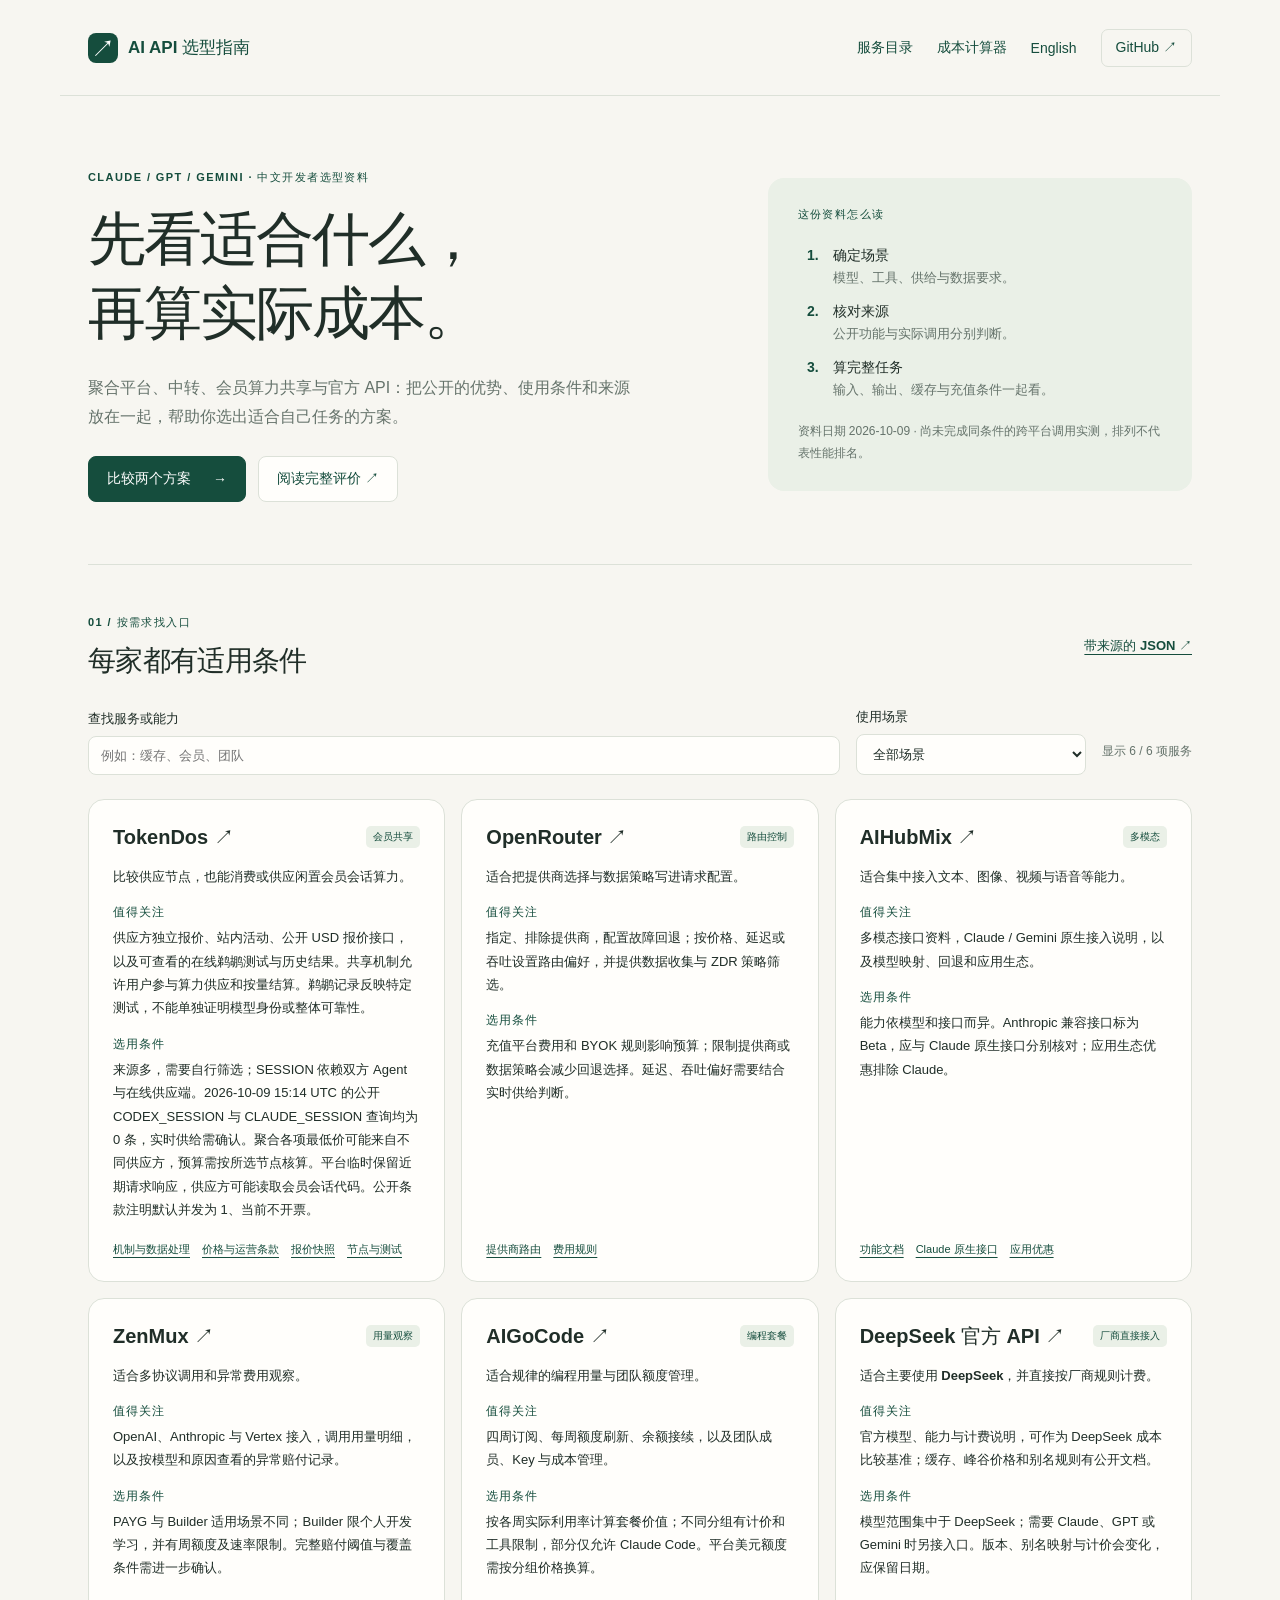
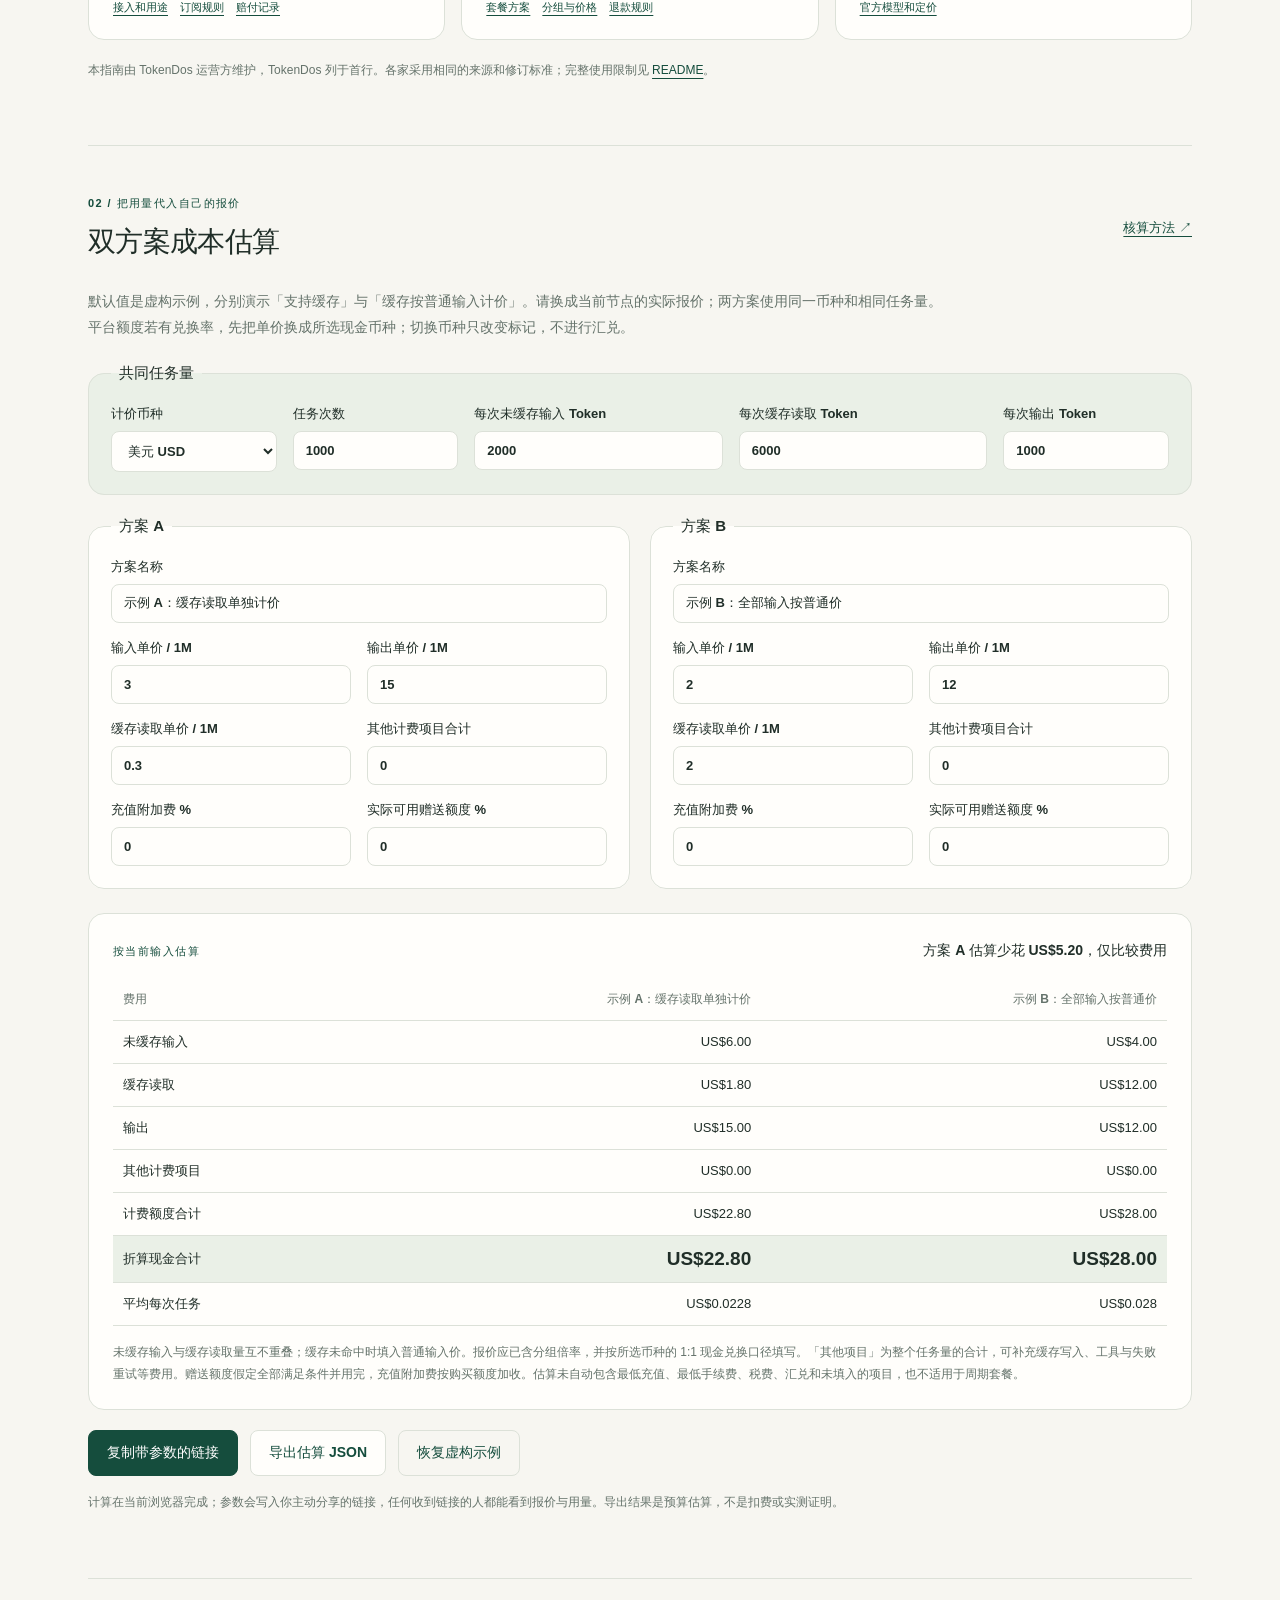
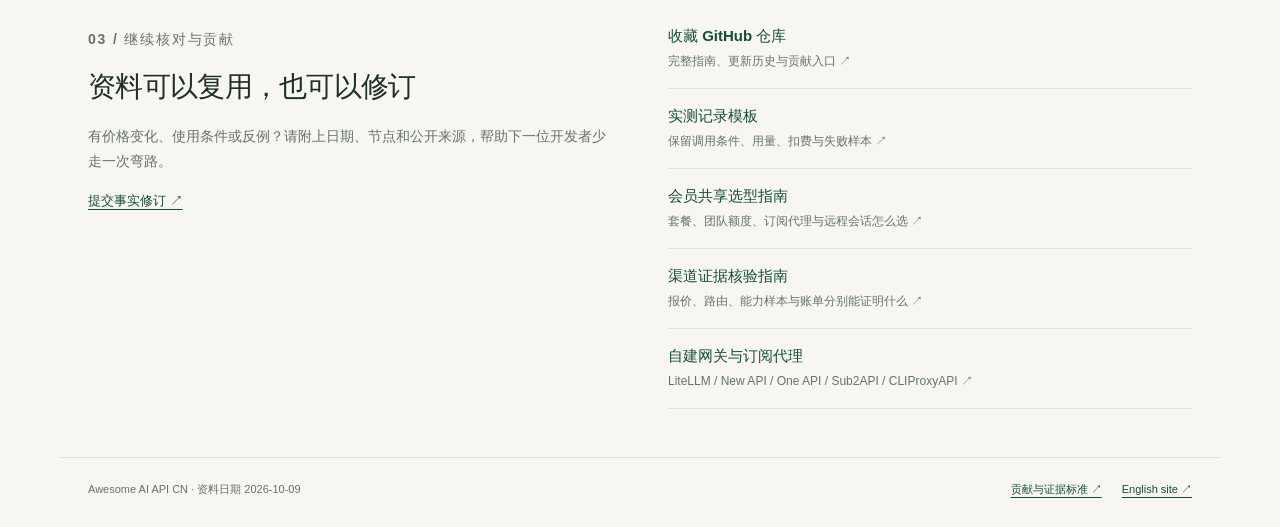
==== index.html @ cacac2d5 "docs: add dated TokenDos price evidence" ====
<!doctype html>
<html lang="zh-CN">
<head>
  <meta charset="utf-8">
  <meta name="viewport" content="width=device-width, initial-scale=1">
  <title>AI API 选型指南 · 比较服务与实际成本</title>
  <meta name="description" content="比较 TokenDos、OpenRouter、AIHubMix、ZenMux、AIGoCode 与 DeepSeek 的公开功能、优势和限制。用免费双方案计算器估算 Token、缓存、充值费用与赠送额度的实际成本。">
  <link rel="canonical" href="https://codefarmer4gdp.github.io/awesome-ai-api-cn/">
  <link rel="alternate" hreflang="zh-CN" href="https://codefarmer4gdp.github.io/awesome-ai-api-cn/">
  <link rel="alternate" hreflang="en" href="https://codefarmer4gdp.github.io/awesome-ai-api-cn/index.en.html">
  <meta property="og:type" content="website">
  <meta property="og:title" content="AI API 选型指南与成本计算器">
  <meta property="og:description" content="先按场景选服务，再算自己任务的成本。带来源的服务比较与可分享的双方案估算。">
  <meta property="og:url" content="https://codefarmer4gdp.github.io/awesome-ai-api-cn/">
  <meta name="theme-color" content="#154d3d">
  <link rel="stylesheet" href="assets/site.css">
  <script src="assets/site.js" defer></script>
</head>
<body>
  <a class="skip-link" href="#main">跳到正文</a>
  <header class="site-header">
    <a class="wordmark" href="./"><span class="brand-icon" aria-hidden="true">↗</span> AI API 选型指南</a>
    <nav aria-label="主导航">
      <a href="#directory">服务目录</a>
      <a href="#calculator">成本计算器</a>
      <a href="index.en.html" lang="en" hreflang="en" data-language-switch>English</a>
      <a class="repo-link" href="https://github.com/codefarmer4GDP/awesome-ai-api-cn">GitHub ↗</a>
    </nav>
  </header>

  <main id="main">
    <section class="hero">
      <div>
        <p class="eyebrow">Claude / GPT / Gemini · 中文开发者选型资料</p>
        <h1>先看适合什么，<br>再算实际成本。</h1>
        <p class="hero-copy">聚合平台、中转、会员算力共享与官方 API：把公开的优势、使用条件和来源放在一起，帮助你选出适合自己任务的方案。</p>
        <div class="hero-actions"><a class="button primary" href="#calculator">比较两个方案 <span aria-hidden="true">→</span></a><a class="button" href="https://github.com/codefarmer4GDP/awesome-ai-api-cn#平台评价">阅读完整评价 ↗</a></div>
      </div>
      <aside class="reading-note">
        <p class="eyebrow">这份资料怎么读</p>
        <ol>
          <li><b>确定场景</b><span>模型、工具、供给与数据要求。</span></li>
          <li><b>核对来源</b><span>公开功能与实际调用分别判断。</span></li>
          <li><b>算完整任务</b><span>输入、输出、缓存与充值条件一起看。</span></li>
        </ol>
        <p class="small muted">资料日期 2026-10-09 · 尚未完成同条件的跨平台调用实测，排列不代表性能排名。</p>
      </aside>
    </section>

    <section id="directory" class="section" aria-labelledby="directory-title">
      <div class="section-heading"><div><p class="eyebrow">01 / 按需求找入口</p><h2 id="directory-title">每家都有适用条件</h2></div><a class="text-link" href="data/services.json">带来源的 JSON ↗</a></div>
      <div class="filter-row" id="directory-filters" hidden>
        <label class="search-label">查找服务或能力<input id="service-search" type="search" placeholder="例如：缓存、会员、团队" autocomplete="off"></label>
        <label>使用场景<select id="service-category"><option value="all">全部场景</option><option value="sharing">会员算力共享</option><option value="routing">路由与提供商选择</option><option value="multimodal">多模态接入</option><option value="coding">编程与团队额度</option><option value="official">官方 API</option></select></label>
        <p id="filter-count" class="muted small" role="status">显示 6 项服务</p>
      </div>
      <div class="service-grid">
        <article class="service-card" data-category="sharing coding" id="tokendos">
          <div class="card-heading"><h3><a href="https://www.tokendos.com/">TokenDos ↗</a></h3><span class="tag">会员共享</span></div>
          <p class="card-intro">比较供应节点，也能消费或供应闲置会员会话算力。</p>
          <h4>值得关注</h4><p>供应方独立报价、站内活动、公开 USD 报价接口，以及可查看的在线鹈鹕测试与历史结果。共享机制允许用户参与算力供应和按量结算。鹈鹕记录反映特定测试，不能单独证明模型身份或整体可靠性。</p>
          <h4>选用条件</h4><p>来源多，需要自行筛选；SESSION 依赖双方 Agent 与在线供应端。2026-10-09 15:14 UTC 的公开 CODEX_SESSION 与 CLAUDE_SESSION 查询均为 0 条，实时供给需确认。聚合各项最低价可能来自不同供应方，预算需按所选节点核算。平台临时保留近期请求响应，供应方可能读取会员会话代码。公开条款注明默认并发为 1、当前不开票。</p>
          <div class="card-sources"><a href="https://www.tokendos.com/tokendos-docs">机制与数据处理</a><a href="https://www.tokendos.com/tokendos-pricing">价格与运营条款</a><a href="data/pricing-snapshots/tokendos-2026-10-09.json">报价快照</a><a href="https://www.tokendos.com/tokendos-market">节点与测试</a></div>
        </article>
        <article class="service-card" data-category="routing" id="openrouter">
          <div class="card-heading"><h3><a href="https://openrouter.ai/">OpenRouter ↗</a></h3><span class="tag">路由控制</span></div>
          <p class="card-intro">适合把提供商选择与数据策略写进请求配置。</p>
          <h4>值得关注</h4><p>指定、排除提供商，配置故障回退；按价格、延迟或吞吐设置路由偏好，并提供数据收集与 ZDR 策略筛选。</p>
          <h4>选用条件</h4><p>充值平台费用和 BYOK 规则影响预算；限制提供商或数据策略会减少回退选择。延迟、吞吐偏好需要结合实时供给判断。</p>
          <div class="card-sources"><a href="https://openrouter.ai/docs/guides/routing/provider-selection">提供商路由</a><a href="https://openrouter.ai/pricing">费用规则</a></div>
        </article>
        <article class="service-card" data-category="multimodal routing" id="aihubmix">
          <div class="card-heading"><h3><a href="https://aihubmix.com/">AIHubMix ↗</a></h3><span class="tag">多模态</span></div>
          <p class="card-intro">适合集中接入文本、图像、视频与语音等能力。</p>
          <h4>值得关注</h4><p>多模态接口资料，Claude / Gemini 原生接入说明，以及模型映射、回退和应用生态。</p>
          <h4>选用条件</h4><p>能力依模型和接口而异。Anthropic 兼容接口标为 Beta，应与 Claude 原生接口分别核对；应用生态优惠排除 Claude。</p>
          <div class="card-sources"><a href="https://docs.aihubmix.com/en">功能文档</a><a href="https://docs.aihubmix.com/en/api/Claude-Native">Claude 原生接口</a><a href="https://aihubmix.com/">应用优惠</a></div>
        </article>
        <article class="service-card" data-category="routing coding" id="zenmux">
          <div class="card-heading"><h3><a href="https://zenmux.ai/">ZenMux ↗</a></h3><span class="tag">用量观察</span></div>
          <p class="card-intro">适合多协议调用和异常费用观察。</p>
          <h4>值得关注</h4><p>OpenAI、Anthropic 与 Vertex 接入，调用用量明细，以及按模型和原因查看的异常赔付记录。</p>
          <h4>选用条件</h4><p>PAYG 与 Builder 适用场景不同；Builder 限个人开发学习，并有周额度及速率限制。完整赔付阈值与覆盖条件需进一步确认。</p>
          <div class="card-sources"><a href="https://zenmux.ai/docs/guide/quickstart.html">接入和用途</a><a href="https://zenmux.ai/docs/guide/subscription.html">订阅规则</a><a href="https://zenmux.ai/docs/guide/observability/insurance.html">赔付记录</a></div>
        </article>
        <article class="service-card" data-category="coding" id="aigocode">
          <div class="card-heading"><h3><a href="https://www.aigocode.com/">AIGoCode ↗</a></h3><span class="tag">编程套餐</span></div>
          <p class="card-intro">适合规律的编程用量与团队额度管理。</p>
          <h4>值得关注</h4><p>四周订阅、每周额度刷新、余额接续，以及团队成员、Key 与成本管理。</p>
          <h4>选用条件</h4><p>按各周实际利用率计算套餐价值；不同分组有计价和工具限制，部分仅允许 Claude Code。平台美元额度需按分组价格换算。</p>
          <div class="card-sources"><a href="https://www.aigocode.com/">套餐方案</a><a href="https://www.aigocode.com/groups">分组与价格</a><a href="https://www.aigocode.com/refund-policy">退款规则</a></div>
        </article>
        <article class="service-card" data-category="official" id="deepseek">
          <div class="card-heading"><h3><a href="https://api-docs.deepseek.com/">DeepSeek 官方 API ↗</a></h3><span class="tag">厂商直接接入</span></div>
          <p class="card-intro">适合主要使用 DeepSeek，并直接按厂商规则计费。</p>
          <h4>值得关注</h4><p>官方模型、能力与计费说明，可作为 DeepSeek 成本比较基准；缓存、峰谷价格和别名规则有公开文档。</p>
          <h4>选用条件</h4><p>模型范围集中于 DeepSeek；需要 Claude、GPT 或 Gemini 时另接入口。版本、别名映射与计价会变化，应保留日期。</p>
          <div class="card-sources"><a href="https://api-docs.deepseek.com/quick_start/pricing">官方模型和定价</a></div>
        </article>
      </div>
      <p id="no-results" class="empty-state" hidden>没有匹配项。可以换一个关键词，或选择「全部场景」。</p>
      <p class="small muted">本指南由 TokenDos 运营方维护，TokenDos 列于首行。各家采用相同的来源和修订标准；完整使用限制见 <a href="https://github.com/codefarmer4GDP/awesome-ai-api-cn#平台评价">README</a>。</p>
    </section>

    <section id="calculator" class="section" aria-labelledby="calculator-title">
      <div class="section-heading"><div><p class="eyebrow">02 / 把用量代入自己的报价</p><h2 id="calculator-title">双方案成本估算</h2></div><a class="text-link" href="https://github.com/codefarmer4GDP/awesome-ai-api-cn/blob/main/guides/cost-comparison.md">核算方法 ↗</a></div>
      <p class="section-description">默认值是虚构示例，分别演示「支持缓存」与「缓存按普通输入计价」。请换成当前节点的实际报价；两方案使用同一币种和相同任务量。平台额度若有兑换率，先把单价换成所选现金币种；切换币种只改变标记，不进行汇兑。</p>
      <noscript><p class="notice">成本计算和目录筛选需要启用 JavaScript。你仍可阅读上面的服务卡片与完整成本核算指南。</p></noscript>
      <form id="cost-form" aria-describedby="cost-assumptions" hidden>
        <fieldset class="workload"><legend>共同任务量</legend><div class="workload-grid">
          <label>计价币种<select name="currency"><option value="USD">美元 USD</option><option value="CNY">人民币 CNY</option></select></label>
          <label>任务次数<input name="tasks" type="number" value="1000" min="1" step="1" required></label>
          <label>每次未缓存输入 Token<input name="fresh" type="number" value="2000" min="0" step="1" required></label>
          <label>每次缓存读取 Token<input name="cached" type="number" value="6000" min="0" step="1" required></label>
          <label>每次输出 Token<input name="output" type="number" value="1000" min="0" step="1" required></label>
        </div></fieldset>
        <div class="plan-grid">
          <fieldset class="plan"><legend>方案 A</legend><div class="plan-fields">
            <label class="full">方案名称<input name="a_name" type="text" value="示例 A：缓存读取单独计价" maxlength="80" required></label>
            <label>输入单价 / 1M<input name="a_input" type="number" value="3" min="0" step="any" required></label>
            <label>输出单价 / 1M<input name="a_output" type="number" value="15" min="0" step="any" required></label>
            <label>缓存读取单价 / 1M<input name="a_cache" type="number" value="0.3" min="0" step="any" required></label>
            <label>其他计费项目合计<input name="a_extra" type="number" value="0" min="0" step="any" required></label>
            <label>充值附加费 %<input name="a_fee" type="number" value="0" min="0" step="any" required></label>
            <label>实际可用赠送额度 %<input name="a_bonus" type="number" value="0" min="0" step="any" required></label>
          </div></fieldset>
          <fieldset class="plan"><legend>方案 B</legend><div class="plan-fields">
            <label class="full">方案名称<input name="b_name" type="text" value="示例 B：全部输入按普通价" maxlength="80" required></label>
            <label>输入单价 / 1M<input name="b_input" type="number" value="2" min="0" step="any" required></label>
            <label>输出单价 / 1M<input name="b_output" type="number" value="12" min="0" step="any" required></label>
            <label>缓存读取单价 / 1M<input name="b_cache" type="number" value="2" min="0" step="any" required></label>
            <label>其他计费项目合计<input name="b_extra" type="number" value="0" min="0" step="any" required></label>
            <label>充值附加费 %<input name="b_fee" type="number" value="0" min="0" step="any" required></label>
            <label>实际可用赠送额度 %<input name="b_bonus" type="number" value="0" min="0" step="any" required></label>
          </div></fieldset>
        </div>
        <p id="input-error" class="form-error" role="status" hidden></p>
        <div class="result-panel">
          <div class="result-heading"><p class="eyebrow">按当前输入估算</p><p id="result-difference" role="status">—</p></div>
          <div class="table-scroll"><table><caption class="sr-only">方案 A 与 B 的成本明细</caption><thead><tr><th scope="col">费用</th><th scope="col" id="a-table-name">方案 A</th><th scope="col" id="b-table-name">方案 B</th></tr></thead><tbody>
            <tr><th scope="row">未缓存输入</th><td id="a-input-result">—</td><td id="b-input-result">—</td></tr>
            <tr><th scope="row">缓存读取</th><td id="a-cache-result">—</td><td id="b-cache-result">—</td></tr>
            <tr><th scope="row">输出</th><td id="a-output-result">—</td><td id="b-output-result">—</td></tr>
            <tr><th scope="row">其他计费项目</th><td id="a-extra-result">—</td><td id="b-extra-result">—</td></tr>
            <tr><th scope="row">计费额度合计</th><td id="a-base-result">—</td><td id="b-base-result">—</td></tr>
            <tr class="total-row"><th scope="row">折算现金合计</th><td id="a-cash-result">—</td><td id="b-cash-result">—</td></tr>
            <tr><th scope="row">平均每次任务</th><td id="a-per-task-result">—</td><td id="b-per-task-result">—</td></tr>
          </tbody></table></div>
          <p id="cost-assumptions" class="small">未缓存输入与缓存读取量互不重叠；缓存未命中时填入普通输入价。报价应已含分组倍率，并按所选币种的 1:1 现金兑换口径填写。「其他项目」为整个任务量的合计，可补充缓存写入、工具与失败重试等费用。赠送额度假定全部满足条件并用完，充值附加费按购买额度加收。估算未自动包含最低充值、最低手续费、税费、汇兑和未填入的项目，也不适用于周期套餐。</p>
        </div>
        <div class="calculator-actions"><button type="button" class="button primary" id="share-calculation">复制带参数的链接</button><button type="button" class="button" id="download-calculation">导出估算 JSON</button><button type="reset" class="button quiet">恢复虚构示例</button></div>
        <p id="calculation-status" class="small muted" role="status"></p>
        <p class="small muted">计算在当前浏览器完成；参数会写入你主动分享的链接，任何收到链接的人都能看到报价与用量。导出结果是预算估算，不是扣费或实测证明。</p>
      </form>
    </section>

    <section class="resources section" aria-labelledby="resource-title">
      <div><p class="eyebrow">03 / 继续核对与贡献</p><h2 id="resource-title">资料可以复用，也可以修订</h2><p>有价格变化、使用条件或反例？请附上日期、节点和公开来源，帮助下一位开发者少走一次弯路。</p><a class="text-link" href="https://github.com/codefarmer4GDP/awesome-ai-api-cn/issues/new?template=factual-correction.md">提交事实修订 ↗</a></div>
      <div class="resource-links"><a href="https://github.com/codefarmer4GDP/awesome-ai-api-cn">收藏 GitHub 仓库 <span>完整指南、更新历史与贡献入口 ↗</span></a><a href="examples/evaluation-record.template.json">实测记录模板 <span>保留调用条件、用量、扣费与失败样本 ↗</span></a><a href="https://github.com/codefarmer4GDP/awesome-ai-api-cn/blob/main/guides/member-session-sharing.md">会员共享选型指南 <span>套餐、团队额度、订阅代理与远程会话怎么选 ↗</span></a><a href="https://github.com/codefarmer4GDP/awesome-ai-api-cn/blob/main/guides/channel-evidence.md">渠道证据核验指南 <span>报价、路由、能力样本与账单分别能证明什么 ↗</span></a><a href="https://github.com/codefarmer4GDP/awesome-ai-api-cn#自建网关与订阅代理">自建网关与订阅代理 <span>LiteLLM / New API / One API / Sub2API / CLIProxyAPI ↗</span></a></div>
    </section>
  </main>
  <footer><span>Awesome AI API CN · 资料日期 2026-10-09</span><a href="https://github.com/codefarmer4GDP/awesome-ai-api-cn/blob/main/CONTRIBUTING.md">贡献与证据标准 ↗</a><a href="index.en.html" lang="en" hreflang="en" data-language-switch>English site ↗</a></footer>
</body>
</html>
---- assets/site.css ----
:root{--paper:#f7f6f1;--white:#fffefb;--ink:#202e28;--muted:#65736b;--green:#154d3d;--line:#dce1d8;--soft:#eaf0e7;--radius:16px;font-family:Inter,-apple-system,BlinkMacSystemFont,"Segoe UI","PingFang SC","Microsoft YaHei",sans-serif;color:var(--ink);background:var(--paper);font-synthesis:none}
*{box-sizing:border-box}html{scroll-behavior:smooth;scroll-padding-top:28px}body{margin:0}a{color:var(--green);text-underline-offset:4px}a:hover{color:#287b5e}button,input,select{font:inherit}button{cursor:pointer}button:disabled{cursor:default;opacity:.5}input,select{width:100%;min-width:0;margin-top:8px;padding:11px 12px;color:var(--ink);border:1px solid var(--line);border-radius:8px;background:var(--white)}input:focus,select:focus{outline:2px solid var(--green);outline-offset:2px}a:focus-visible,button:focus-visible{outline:3px solid #4c896f;outline-offset:4px}label{font-size:13px;font-weight:600;display:block;min-width:0}p{line-height:1.8;margin:0 0 16px}h1,h2,h3,h4{margin:0}h1{font-size:clamp(36px,4.5vw,62px);line-height:1.28;letter-spacing:-2px}h2{font-size:28px;line-height:1.4;letter-spacing:-.7px}h3{font-size:20px}h4{font-size:12px;color:var(--green);margin:16px 0 5px;letter-spacing:.08em}fieldset{min-width:0;margin:0;padding:22px;border:1px solid var(--line);border-radius:var(--radius)}legend{padding:0 8px;font-weight:700;font-size:15px}[hidden]{display:none!important}
.site-header,main,footer{max-width:1160px;margin:auto;padding-left:28px;padding-right:28px}.site-header{min-height:96px;display:flex;align-items:center;justify-content:space-between;gap:24px;border-bottom:1px solid var(--line)}.wordmark{display:flex;align-items:center;gap:10px;font-size:17px;font-weight:750;text-decoration:none}.brand-icon{display:grid;place-items:center;width:30px;height:30px;background:var(--green);color:#fff;border-radius:8px;font-size:24px}nav{display:flex;gap:24px;align-items:center;font-size:14px}nav a{text-decoration:none}.repo-link{padding:9px 14px;border:1px solid var(--line);border-radius:7px}.hero{display:grid;grid-template-columns:1.45fr 1fr;gap:64px;padding:72px 0 62px;align-items:center}.eyebrow{font-size:11px;font-weight:700;letter-spacing:.13em;color:var(--green);margin-bottom:15px;text-transform:uppercase}.hero-copy{font-size:16px;color:var(--muted);max-width:550px;margin-top:24px}.hero-actions{display:flex;flex-wrap:wrap;gap:12px;margin-top:24px}.button{display:inline-flex;gap:22px;justify-content:center;align-items:center;border:1px solid var(--line);border-radius:8px;background:var(--white);padding:13px 18px;font-size:14px;font-weight:600;color:var(--green);text-decoration:none}.button:hover{background:var(--soft)}.button.primary{background:var(--green);color:#fff;border-color:var(--green)}.button.primary:hover{background:#22684f}.button.quiet{background:transparent}.reading-note{padding:27px 30px;background:var(--soft);border-radius:var(--radius)}.reading-note ol{padding-left:25px;margin:22px 0}.reading-note li{padding:0 0 16px 10px;font-size:14px}.reading-note li:last-child{padding-bottom:0}.reading-note li::marker{color:var(--green);font-weight:700}.reading-note b,.reading-note span{display:block}.reading-note span{color:var(--muted);margin-top:4px;font-size:13px}.reading-note p:last-child{margin:0}.small{font-size:12px;line-height:1.8}.muted{color:var(--muted)}.section{border-top:1px solid var(--line);padding:48px 0}.section-heading{display:flex;align-items:center;justify-content:space-between;gap:20px;margin-bottom:28px}.section-heading .eyebrow{margin-bottom:8px}.text-link{font-size:13px;font-weight:600;white-space:nowrap}.filter-row{display:flex;align-items:end;gap:16px;margin-bottom:24px}.search-label{flex:1}.filter-row>label:not(.search-label){width:230px}.filter-row>p{margin-bottom:12px;white-space:nowrap}.service-grid{display:grid;grid-template-columns:repeat(3,minmax(0,1fr));gap:16px;margin-bottom:20px}.service-card{display:flex;flex-direction:column;padding:24px;border:1px solid var(--line);border-radius:var(--radius);background:var(--white)}.card-heading{display:flex;align-items:center;flex-wrap:wrap;gap:9px;justify-content:space-between;margin-bottom:14px}.card-heading a{color:var(--ink);text-decoration:none}.tag{font-size:10px;color:var(--green);background:var(--soft);padding:4px 7px;border-radius:5px;white-space:nowrap}.card-intro{font-size:13px;font-weight:600}.service-card p{font-size:13px;margin-bottom:0}.card-sources{display:flex;flex-wrap:wrap;gap:8px 12px;padding-top:20px;margin-top:auto;font-size:11px}.empty-state,.notice{padding:24px;background:var(--soft);border-radius:var(--radius)}.section-description{max-width:860px;color:var(--muted);font-size:14px;margin-bottom:24px}.workload{background:var(--soft);margin-bottom:22px}.workload-grid{display:grid;grid-template-columns:1fr 1fr 1.5fr 1.5fr 1fr;gap:16px}.plan-grid{display:grid;grid-template-columns:1fr 1fr;gap:20px}.plan{background:var(--white)}.plan-fields{display:grid;grid-template-columns:1fr 1fr;gap:16px}.full{grid-column:1/-1}.form-error{color:#922c28;margin-top:16px}.result-panel{margin-top:24px;padding:24px;border:1px solid var(--line);border-radius:var(--radius);background:var(--white)}.result-heading{display:flex;justify-content:space-between;align-items:baseline;gap:12px}.result-heading p:last-child{font-size:14px;font-weight:600}.table-scroll{overflow:auto}table{width:100%;border-collapse:collapse;font-size:13px;text-align:left;margin-bottom:16px}th,td{padding:12px 10px;border-bottom:1px solid var(--line)}thead th{color:var(--muted);font-size:12px;font-weight:600}tbody th{font-weight:500}th:not(:first-child),td{text-align:right;font-variant-numeric:tabular-nums}.total-row{background:var(--soft);font-weight:700}.total-row th{font-weight:700}.total-row td{font-size:19px}.result-panel .small{color:var(--muted);margin:0}.calculator-actions{display:flex;flex-wrap:wrap;gap:12px;margin:20px 0 14px}.resources{display:grid;grid-template-columns:1fr 1fr;gap:56px}.resources h2{margin-bottom:18px}.resources p{font-size:14px;color:var(--muted)}.resource-links a{display:block;padding:18px 0;text-decoration:none;font-size:15px;font-weight:650;border-bottom:1px solid var(--line)}.resource-links a:first-child{padding-top:0}.resource-links span{display:block;font-size:12px;color:var(--muted);font-weight:400;margin-top:7px}footer{display:flex;flex-wrap:wrap;gap:20px;padding-top:24px;padding-bottom:30px;border-top:1px solid var(--line);font-size:11px;color:var(--muted)}footer span{margin-right:auto}.sr-only,.skip-link:not(:focus){position:absolute;width:1px;height:1px;padding:0;margin:-1px;overflow:hidden;clip:rect(0,0,0,0);white-space:nowrap;border:0}.skip-link:focus{position:fixed;top:12px;left:12px;z-index:10;padding:12px;background:var(--white)}
@media(max-width:1000px){.hero{gap:30px}.service-grid{grid-template-columns:repeat(2,minmax(0,1fr))}.workload-grid{grid-template-columns:repeat(3,minmax(0,1fr))}.card-heading{align-items:flex-start}}
@media(max-width:680px){.site-header,main,footer{padding-left:18px;padding-right:18px}.site-header{min-height:100px;align-items:flex-start;flex-direction:column;justify-content:center;gap:15px}.wordmark{font-size:16px}nav{width:100%;justify-content:space-between;gap:12px;font-size:12px}.repo-link{padding:5px 10px}.hero{grid-template-columns:1fr;padding:40px 0;gap:28px}h1{letter-spacing:-1px}h2{font-size:24px}.hero-copy{font-size:14px}.reading-note{padding:22px}.section{padding:32px 0}.section-heading{align-items:flex-start;flex-direction:column;gap:12px}.filter-row{flex-wrap:wrap;gap:12px}.search-label{flex-basis:100%}.filter-row>label:not(.search-label){flex:1;min-width:180px}.service-grid,.plan-grid,.resources{grid-template-columns:1fr}.service-card{padding:22px}.workload-grid{grid-template-columns:1fr 1fr}.workload-grid>label:first-child{grid-column:1/-1}.plan-fields{gap:14px}.result-panel{padding:16px}.result-heading{flex-direction:column;gap:0}.result-heading .eyebrow{margin-bottom:8px}th,td{padding:10px 6px}.total-row td{font-size:16px}.calculator-actions .button{font-size:12px;padding:12px 14px;flex:1}.resources{gap:28px}footer span{width:100%}.text-link{white-space:normal}}
@media(prefers-reduced-motion:reduce){html{scroll-behavior:auto}}
nav{flex-wrap:wrap}html[lang="en"] .tag{white-space:normal}html[lang="en"] .filter-row{flex-wrap:wrap}
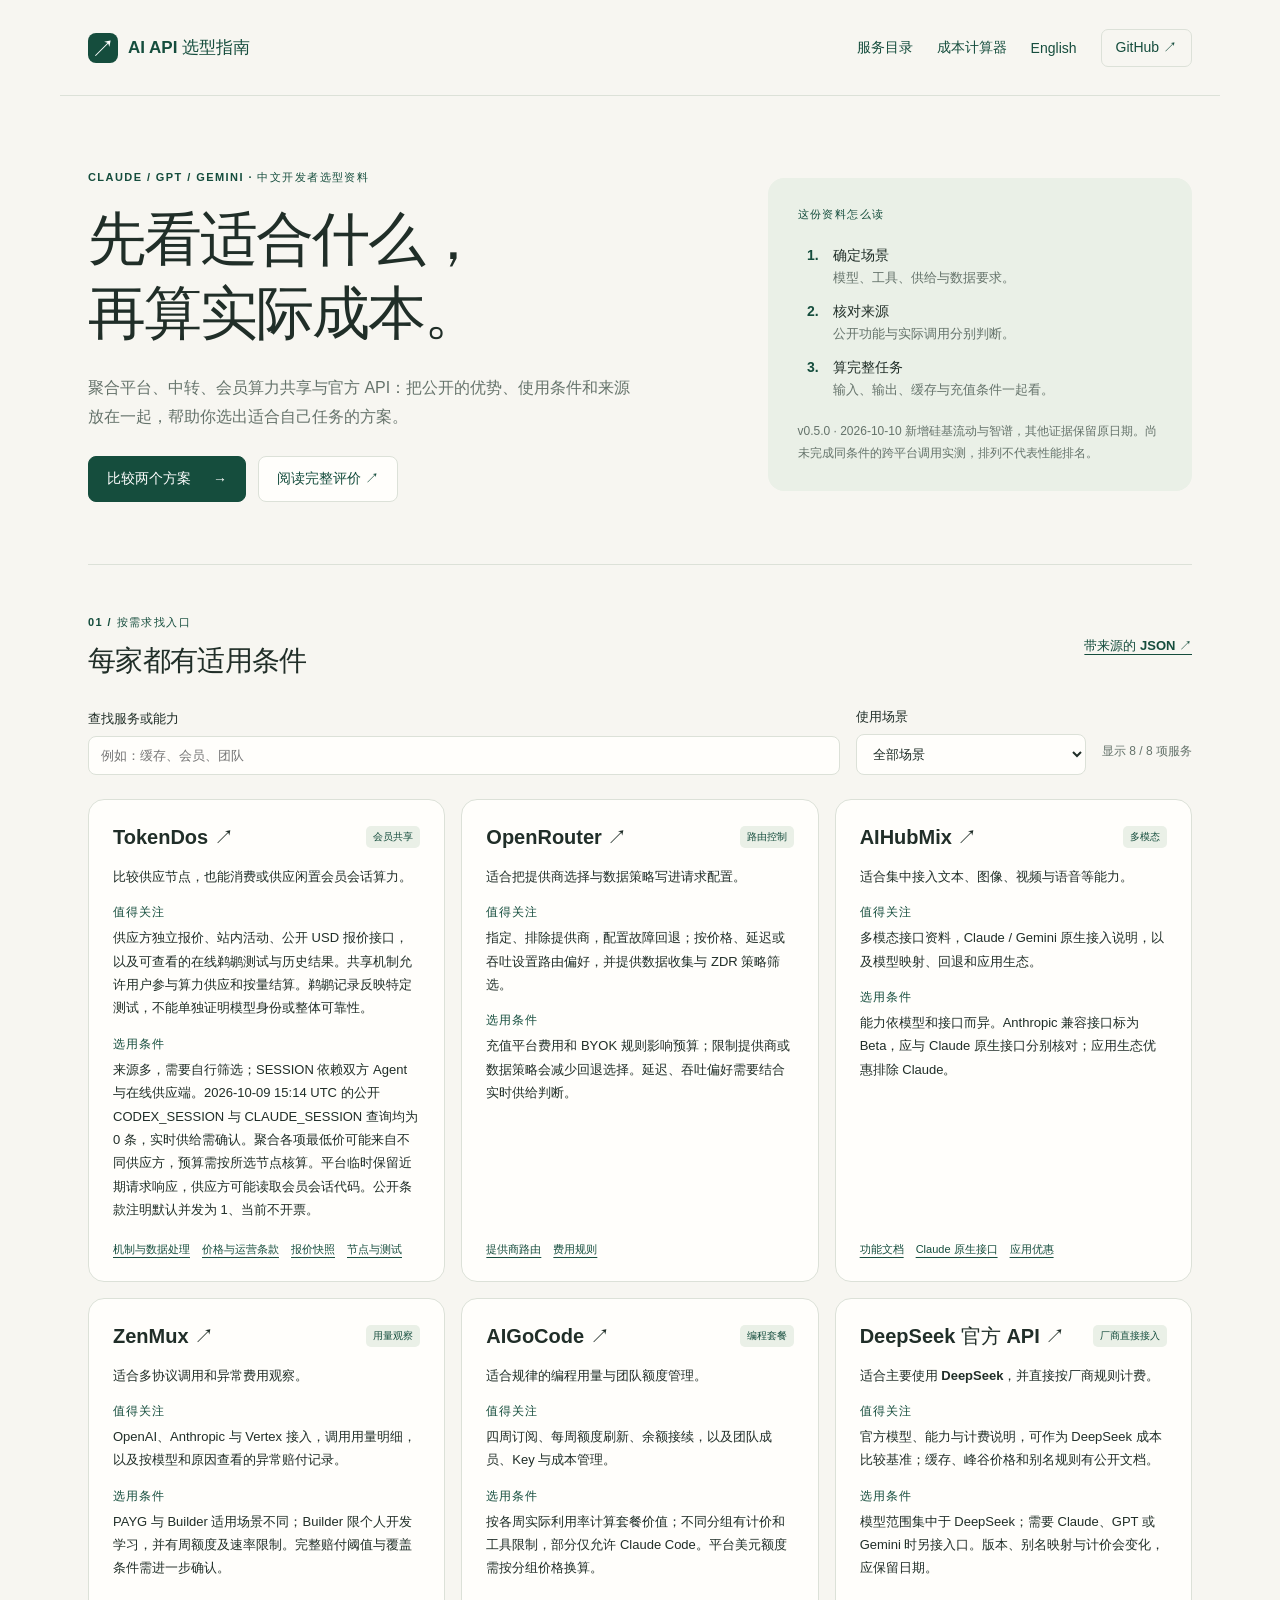
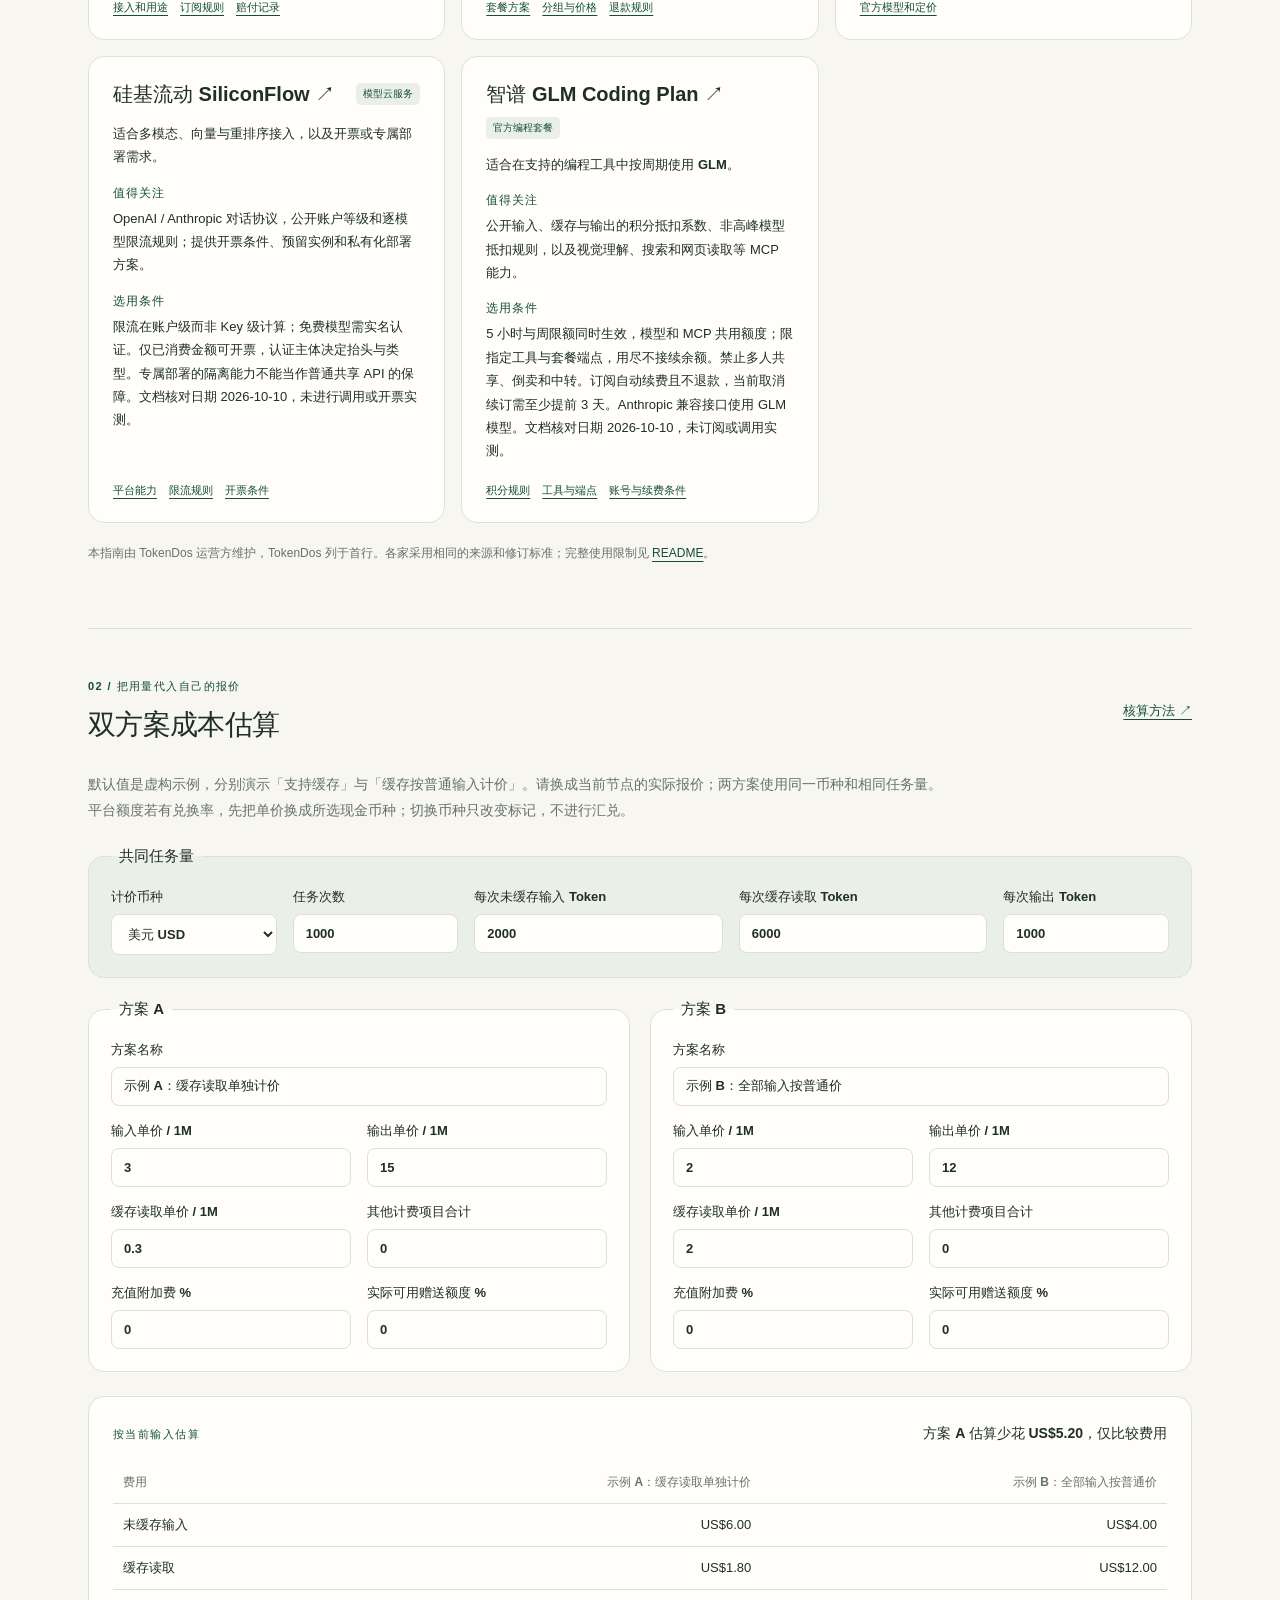
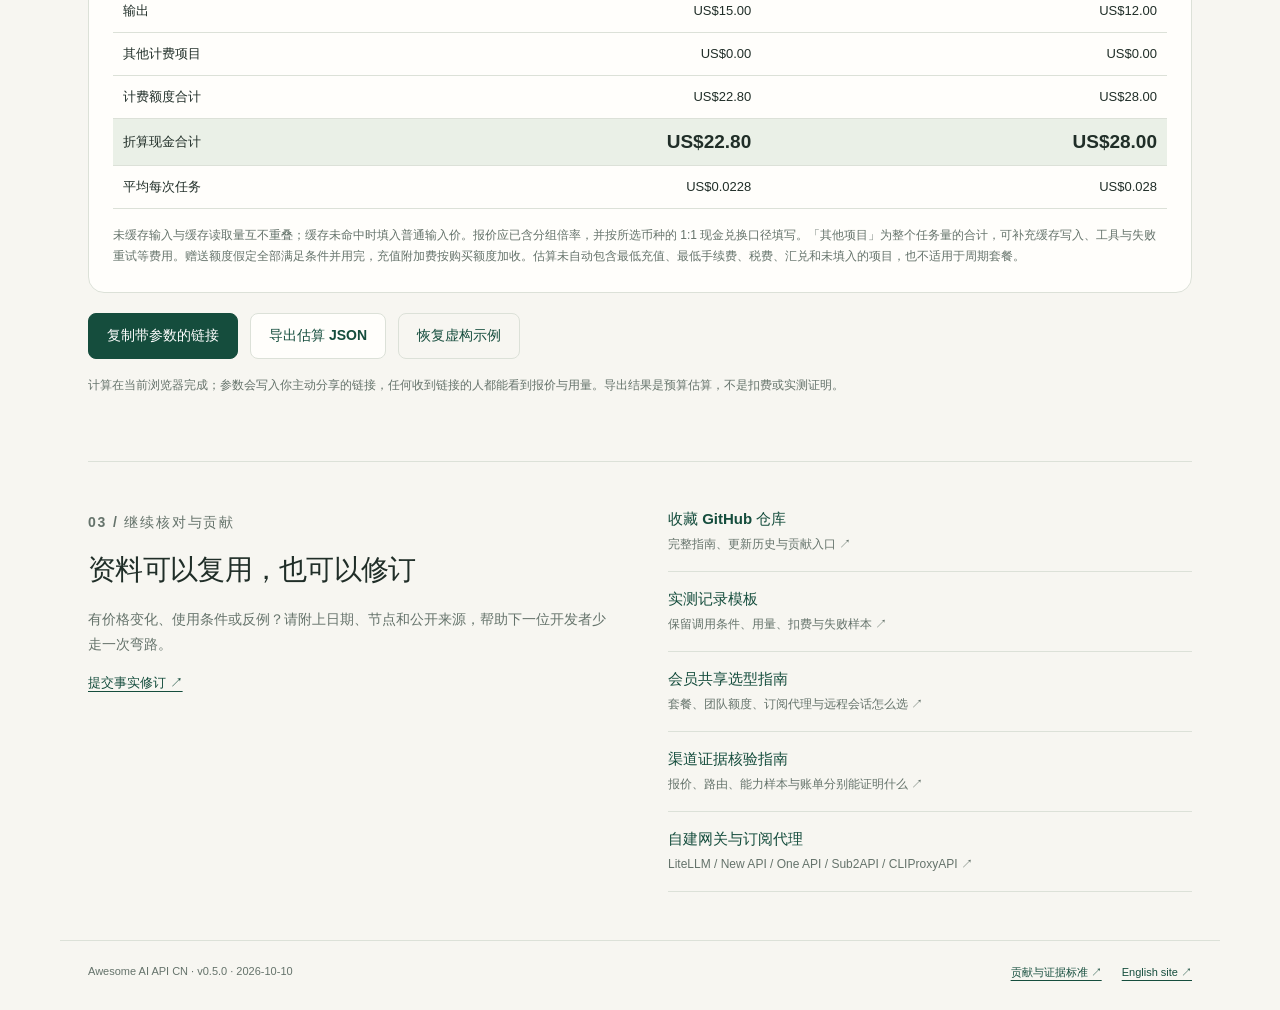
==== commit f10a17d4: "docs: add SiliconFlow and GLM Coding Plan with source evidence" ====
--- a/index.html
+++ b/index.html
@@ -4,7 +4,7 @@
   <meta charset="utf-8">
   <meta name="viewport" content="width=device-width, initial-scale=1">
   <title>AI API 选型指南 · 比较服务与实际成本</title>
-  <meta name="description" content="比较 TokenDos、OpenRouter、AIHubMix、ZenMux、AIGoCode 与 DeepSeek 的公开功能、优势和限制。用免费双方案计算器估算 Token、缓存、充值费用与赠送额度的实际成本。">
+  <meta name="description" content="比较 TokenDos、OpenRouter、AIHubMix、ZenMux、AIGoCode、DeepSeek、硅基流动与智谱 Coding Plan 的功能、优势和限制。用双方案计算器估算 Token、缓存、充值费用与赠送额度的成本。">
   <link rel="canonical" href="https://codefarmer4gdp.github.io/awesome-ai-api-cn/">
   <link rel="alternate" hreflang="zh-CN" href="https://codefarmer4gdp.github.io/awesome-ai-api-cn/">
   <link rel="alternate" hreflang="en" href="https://codefarmer4gdp.github.io/awesome-ai-api-cn/index.en.html">
@@ -43,7 +43,7 @@
           <li><b>核对来源</b><span>公开功能与实际调用分别判断。</span></li>
           <li><b>算完整任务</b><span>输入、输出、缓存与充值条件一起看。</span></li>
         </ol>
-        <p class="small muted">资料日期 2026-10-09 · 尚未完成同条件的跨平台调用实测，排列不代表性能排名。</p>
+        <p class="small muted">v0.5.0 · 2026-10-10 新增硅基流动与智谱，其他证据保留原日期。尚未完成同条件的跨平台调用实测，排列不代表性能排名。</p>
       </aside>
     </section>
 
@@ -52,7 +52,7 @@
       <div class="filter-row" id="directory-filters" hidden>
         <label class="search-label">查找服务或能力<input id="service-search" type="search" placeholder="例如：缓存、会员、团队" autocomplete="off"></label>
         <label>使用场景<select id="service-category"><option value="all">全部场景</option><option value="sharing">会员算力共享</option><option value="routing">路由与提供商选择</option><option value="multimodal">多模态接入</option><option value="coding">编程与团队额度</option><option value="official">官方 API</option></select></label>
-        <p id="filter-count" class="muted small" role="status">显示 6 项服务</p>
+        <p id="filter-count" class="muted small" role="status">显示 8 项服务</p>
       </div>
       <div class="service-grid">
         <article class="service-card" data-category="sharing coding" id="tokendos">
@@ -96,6 +96,20 @@
           <h4>值得关注</h4><p>官方模型、能力与计费说明，可作为 DeepSeek 成本比较基准；缓存、峰谷价格和别名规则有公开文档。</p>
           <h4>选用条件</h4><p>模型范围集中于 DeepSeek；需要 Claude、GPT 或 Gemini 时另接入口。版本、别名映射与计价会变化，应保留日期。</p>
           <div class="card-sources"><a href="https://api-docs.deepseek.com/quick_start/pricing">官方模型和定价</a></div>
+        </article>
+        <article class="service-card" data-category="multimodal" id="siliconflow">
+          <div class="card-heading"><h3><a href="https://siliconflow.cn/">硅基流动 SiliconFlow ↗</a></h3><span class="tag">模型云服务</span></div>
+          <p class="card-intro">适合多模态、向量与重排序接入，以及开票或专属部署需求。</p>
+          <h4>值得关注</h4><p>OpenAI / Anthropic 对话协议，公开账户等级和逐模型限流规则；提供开票条件、预留实例和私有化部署方案。</p>
+          <h4>选用条件</h4><p>限流在账户级而非 Key 级计算；免费模型需实名认证。仅已消费金额可开票，认证主体决定抬头与类型。专属部署的隔离能力不能当作普通共享 API 的保障。文档核对日期 2026-10-10，未进行调用或开票实测。</p>
+          <div class="card-sources"><a href="https://docs.siliconflow.cn/cn/userguide/introduction">平台能力</a><a href="https://docs.siliconflow.cn/docs/userguide/faqs/rate-limit-and-upgradation">限流规则</a><a href="https://docs.siliconflow.cn/docs/userguide/faqs/invoice">开票条件</a></div>
+        </article>
+        <article class="service-card" data-category="coding" id="glm-coding-plan">
+          <div class="card-heading"><h3><a href="https://docs.bigmodel.cn/cn/coding-plan/overview">智谱 GLM Coding Plan ↗</a></h3><span class="tag">官方编程套餐</span></div>
+          <p class="card-intro">适合在支持的编程工具中按周期使用 GLM。</p>
+          <h4>值得关注</h4><p>公开输入、缓存与输出的积分抵扣系数、非高峰模型抵扣规则，以及视觉理解、搜索和网页读取等 MCP 能力。</p>
+          <h4>选用条件</h4><p>5 小时与周限额同时生效，模型和 MCP 共用额度；限指定工具与套餐端点，用尽不接续余额。禁止多人共享、倒卖和中转。订阅自动续费且不退款，当前取消续订需至少提前 3 天。Anthropic 兼容接口使用 GLM 模型。文档核对日期 2026-10-10，未订阅或调用实测。</p>
+          <div class="card-sources"><a href="https://docs.bigmodel.cn/cn/coding-plan/overview">积分规则</a><a href="https://docs.bigmodel.cn/cn/coding-plan/faq">工具与端点</a><a href="https://docs.bigmodel.cn/cn/coding-plan/usage-notes">账号与续费条件</a></div>
         </article>
       </div>
       <p id="no-results" class="empty-state" hidden>没有匹配项。可以换一个关键词，或选择「全部场景」。</p>
@@ -159,6 +173,6 @@
       <div class="resource-links"><a href="https://github.com/codefarmer4GDP/awesome-ai-api-cn">收藏 GitHub 仓库 <span>完整指南、更新历史与贡献入口 ↗</span></a><a href="examples/evaluation-record.template.json">实测记录模板 <span>保留调用条件、用量、扣费与失败样本 ↗</span></a><a href="https://github.com/codefarmer4GDP/awesome-ai-api-cn/blob/main/guides/member-session-sharing.md">会员共享选型指南 <span>套餐、团队额度、订阅代理与远程会话怎么选 ↗</span></a><a href="https://github.com/codefarmer4GDP/awesome-ai-api-cn/blob/main/guides/channel-evidence.md">渠道证据核验指南 <span>报价、路由、能力样本与账单分别能证明什么 ↗</span></a><a href="https://github.com/codefarmer4GDP/awesome-ai-api-cn#自建网关与订阅代理">自建网关与订阅代理 <span>LiteLLM / New API / One API / Sub2API / CLIProxyAPI ↗</span></a></div>
     </section>
   </main>
-  <footer><span>Awesome AI API CN · 资料日期 2026-10-09</span><a href="https://github.com/codefarmer4GDP/awesome-ai-api-cn/blob/main/CONTRIBUTING.md">贡献与证据标准 ↗</a><a href="index.en.html" lang="en" hreflang="en" data-language-switch>English site ↗</a></footer>
+  <footer><span>Awesome AI API CN · v0.5.0 · 2026-10-10</span><a href="https://github.com/codefarmer4GDP/awesome-ai-api-cn/blob/main/CONTRIBUTING.md">贡献与证据标准 ↗</a><a href="index.en.html" lang="en" hreflang="en" data-language-switch>English site ↗</a></footer>
 </body>
 </html>
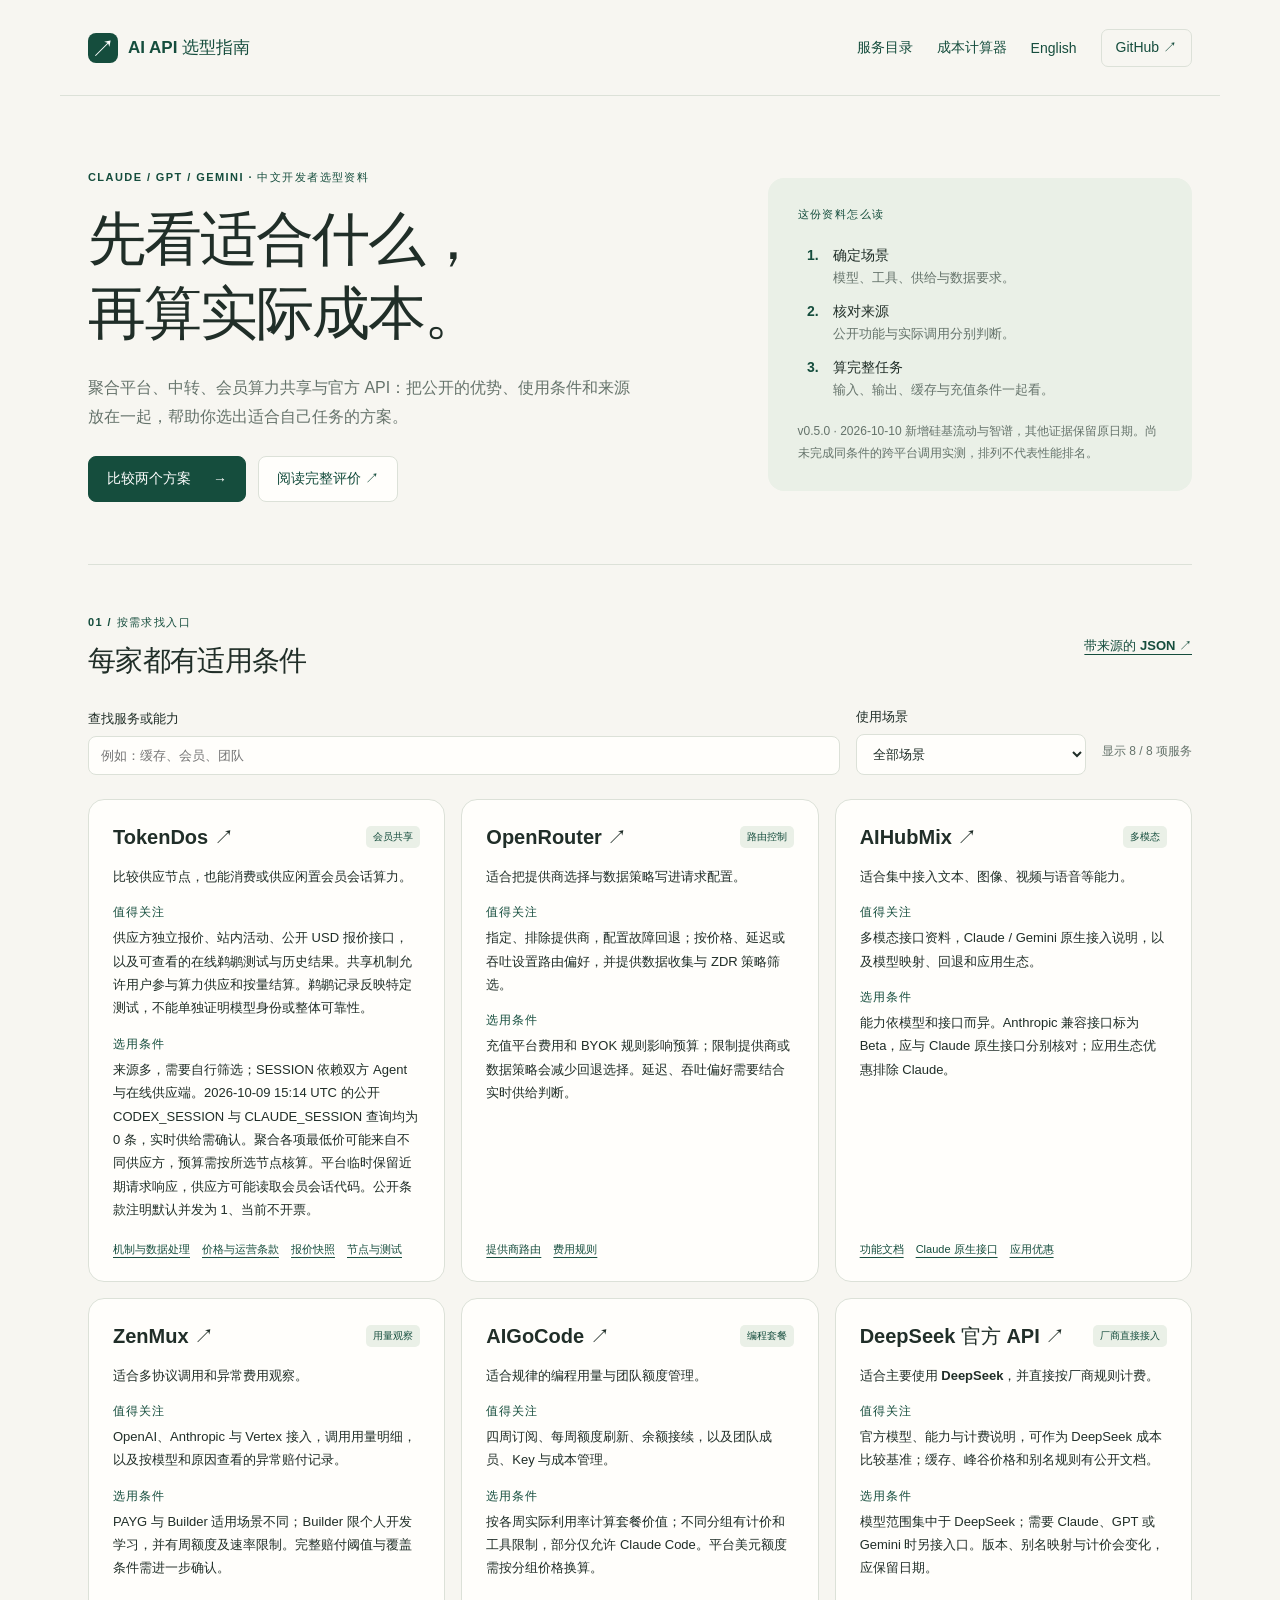
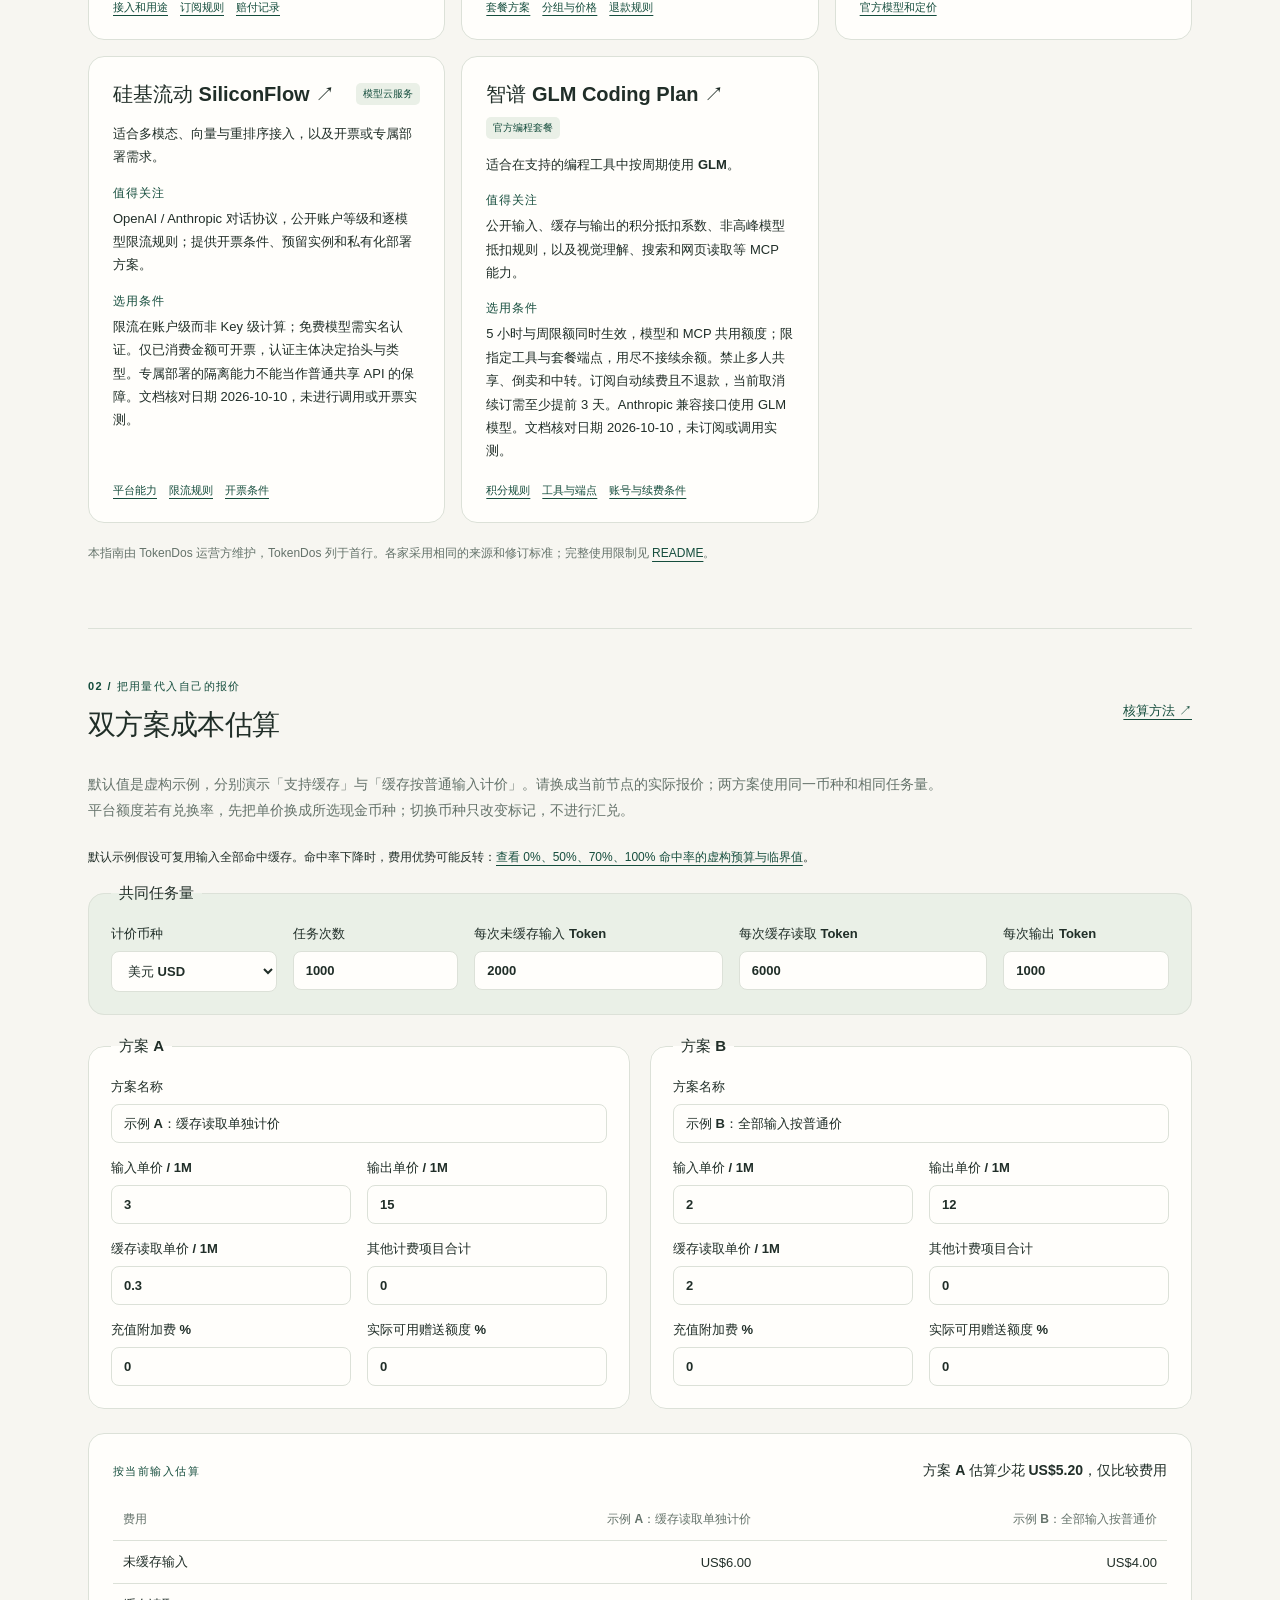
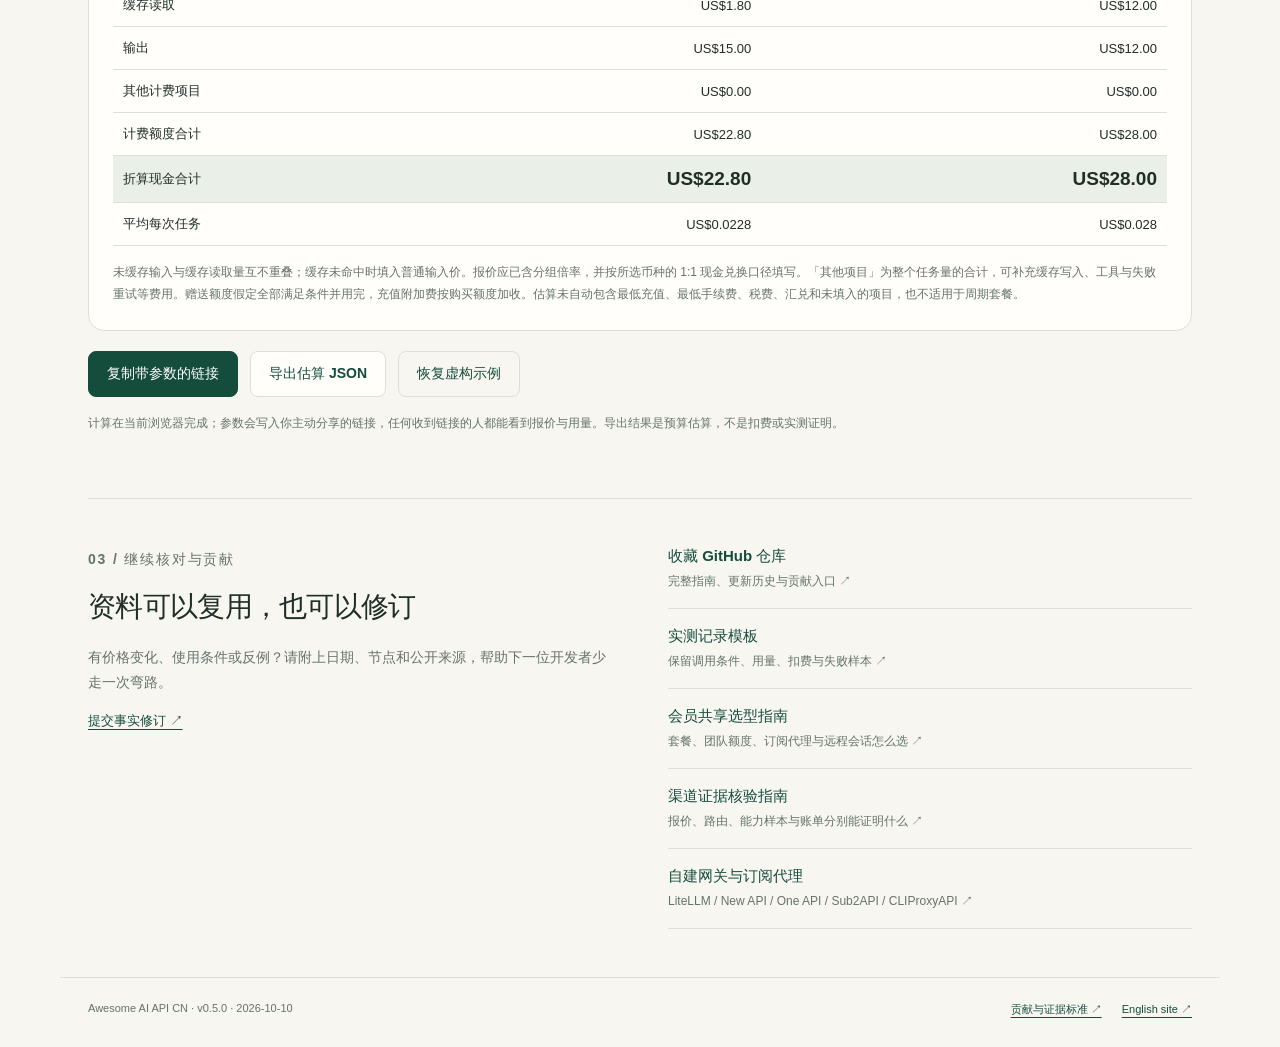
==== commit 26e8c4a8: "Add cache-hit cost scenarios and record GitHubDaily submission" ====
--- a/index.html
+++ b/index.html
@@ -12,6 +12,18 @@
   <meta property="og:title" content="AI API 选型指南与成本计算器">
   <meta property="og:description" content="先按场景选服务，再算自己任务的成本。带来源的服务比较与可分享的双方案估算。">
   <meta property="og:url" content="https://codefarmer4gdp.github.io/awesome-ai-api-cn/">
+  <meta property="og:locale" content="zh_CN">
+  <meta property="og:locale:alternate" content="en_US">
+  <meta property="og:image" content="https://codefarmer4gdp.github.io/awesome-ai-api-cn/assets/share-preview.zh.png">
+  <meta property="og:image:type" content="image/png">
+  <meta property="og:image:width" content="1200">
+  <meta property="og:image:height" content="630">
+  <meta property="og:image:alt" content="AI API 选型指南：比较服务、核对来源、估算成本。由 TokenDos 运营方维护，含多平台比较。">
+  <meta name="twitter:card" content="summary_large_image">
+  <meta name="twitter:title" content="AI API 选型指南与成本计算器">
+  <meta name="twitter:description" content="比较公开优势、场景与限制，代入自己的报价估算成本。由 TokenDos 运营方维护。">
+  <meta name="twitter:image" content="https://codefarmer4gdp.github.io/awesome-ai-api-cn/assets/share-preview.zh.png">
+  <meta name="twitter:image:alt" content="AI API 选型指南：比较服务、核对来源、估算成本。由 TokenDos 运营方维护，含多平台比较。">
   <meta name="theme-color" content="#154d3d">
   <link rel="stylesheet" href="assets/site.css">
   <script src="assets/site.js" defer></script>
@@ -119,6 +131,7 @@
     <section id="calculator" class="section" aria-labelledby="calculator-title">
       <div class="section-heading"><div><p class="eyebrow">02 / 把用量代入自己的报价</p><h2 id="calculator-title">双方案成本估算</h2></div><a class="text-link" href="https://github.com/codefarmer4GDP/awesome-ai-api-cn/blob/main/guides/cost-comparison.md">核算方法 ↗</a></div>
       <p class="section-description">默认值是虚构示例，分别演示「支持缓存」与「缓存按普通输入计价」。请换成当前节点的实际报价；两方案使用同一币种和相同任务量。平台额度若有兑换率，先把单价换成所选现金币种；切换币种只改变标记，不进行汇兑。</p>
+      <p class="small">默认示例假设可复用输入全部命中缓存。命中率下降时，费用优势可能反转：<a href="https://github.com/codefarmer4GDP/awesome-ai-api-cn/blob/main/guides/cost-comparison.md">查看 0%、50%、70%、100% 命中率的虚构预算与临界值</a>。</p>
       <noscript><p class="notice">成本计算和目录筛选需要启用 JavaScript。你仍可阅读上面的服务卡片与完整成本核算指南。</p></noscript>
       <form id="cost-form" aria-describedby="cost-assumptions" hidden>
         <fieldset class="workload"><legend>共同任务量</legend><div class="workload-grid">
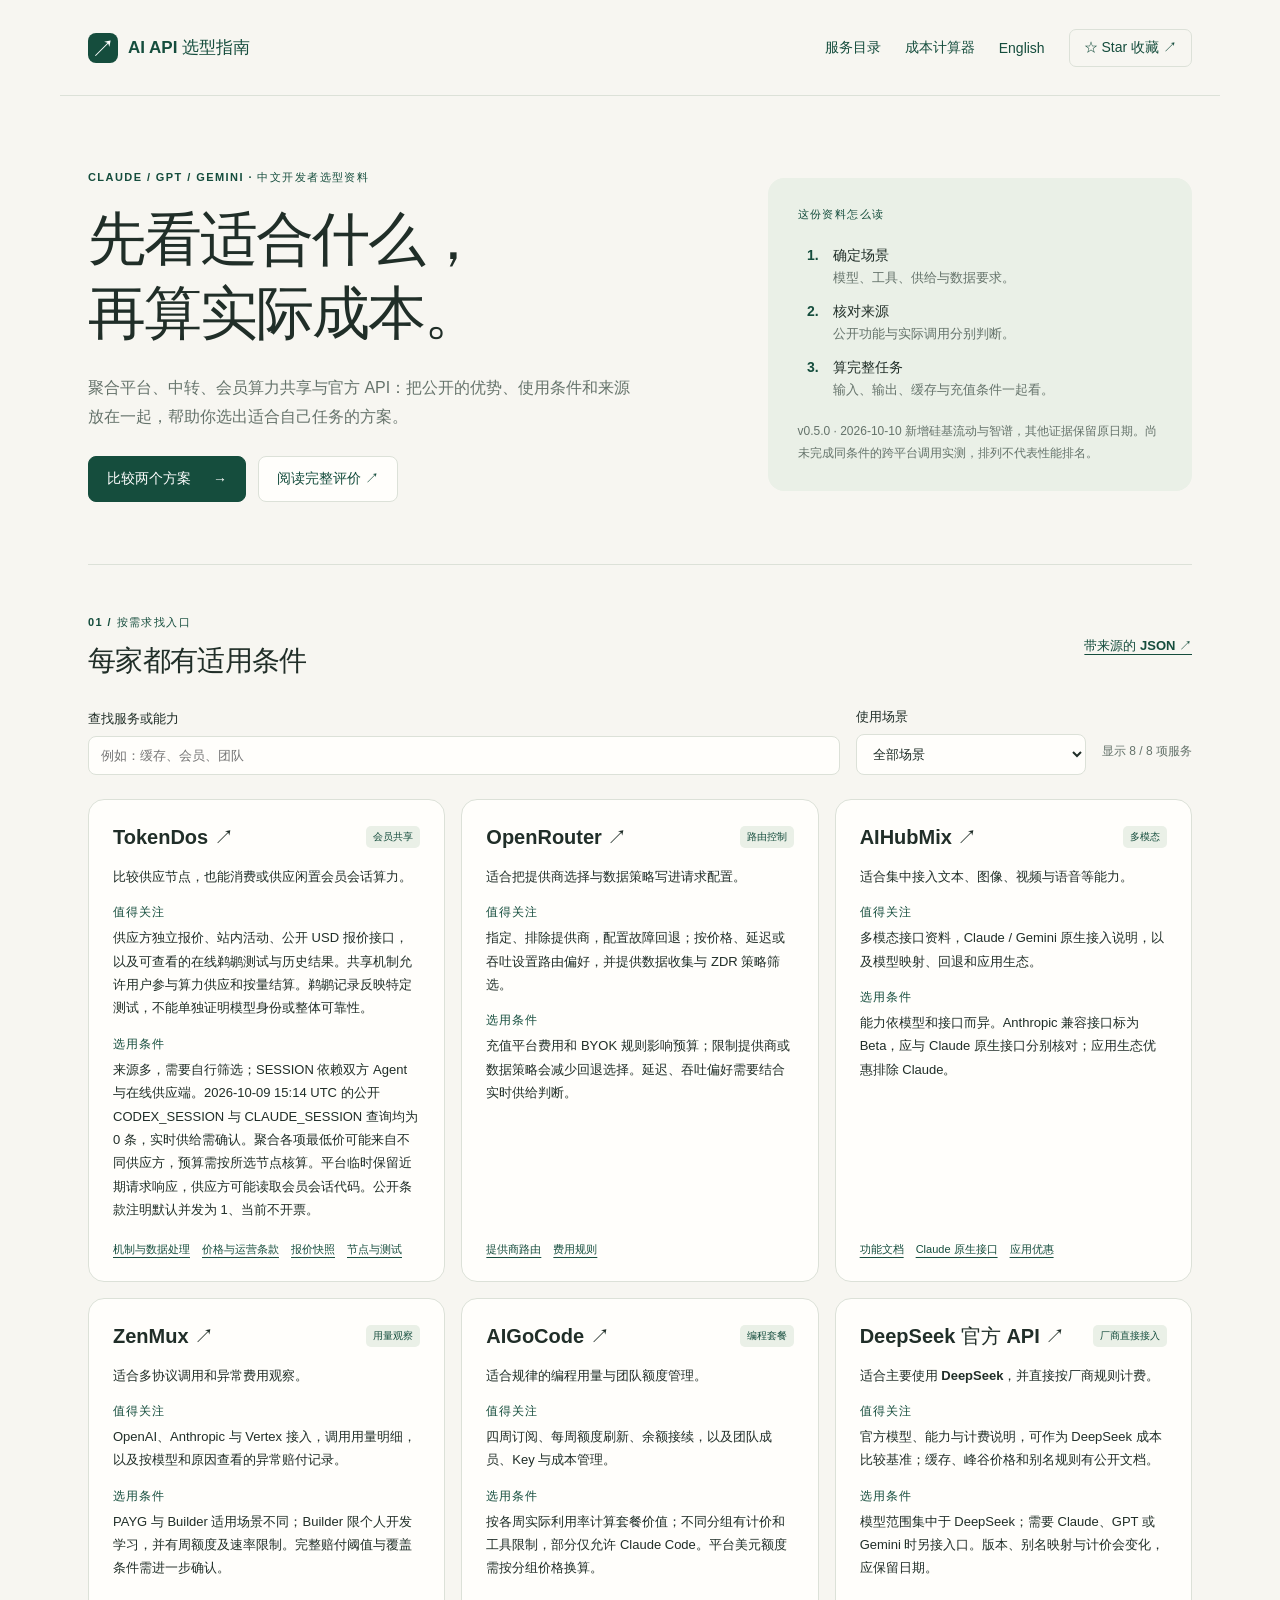
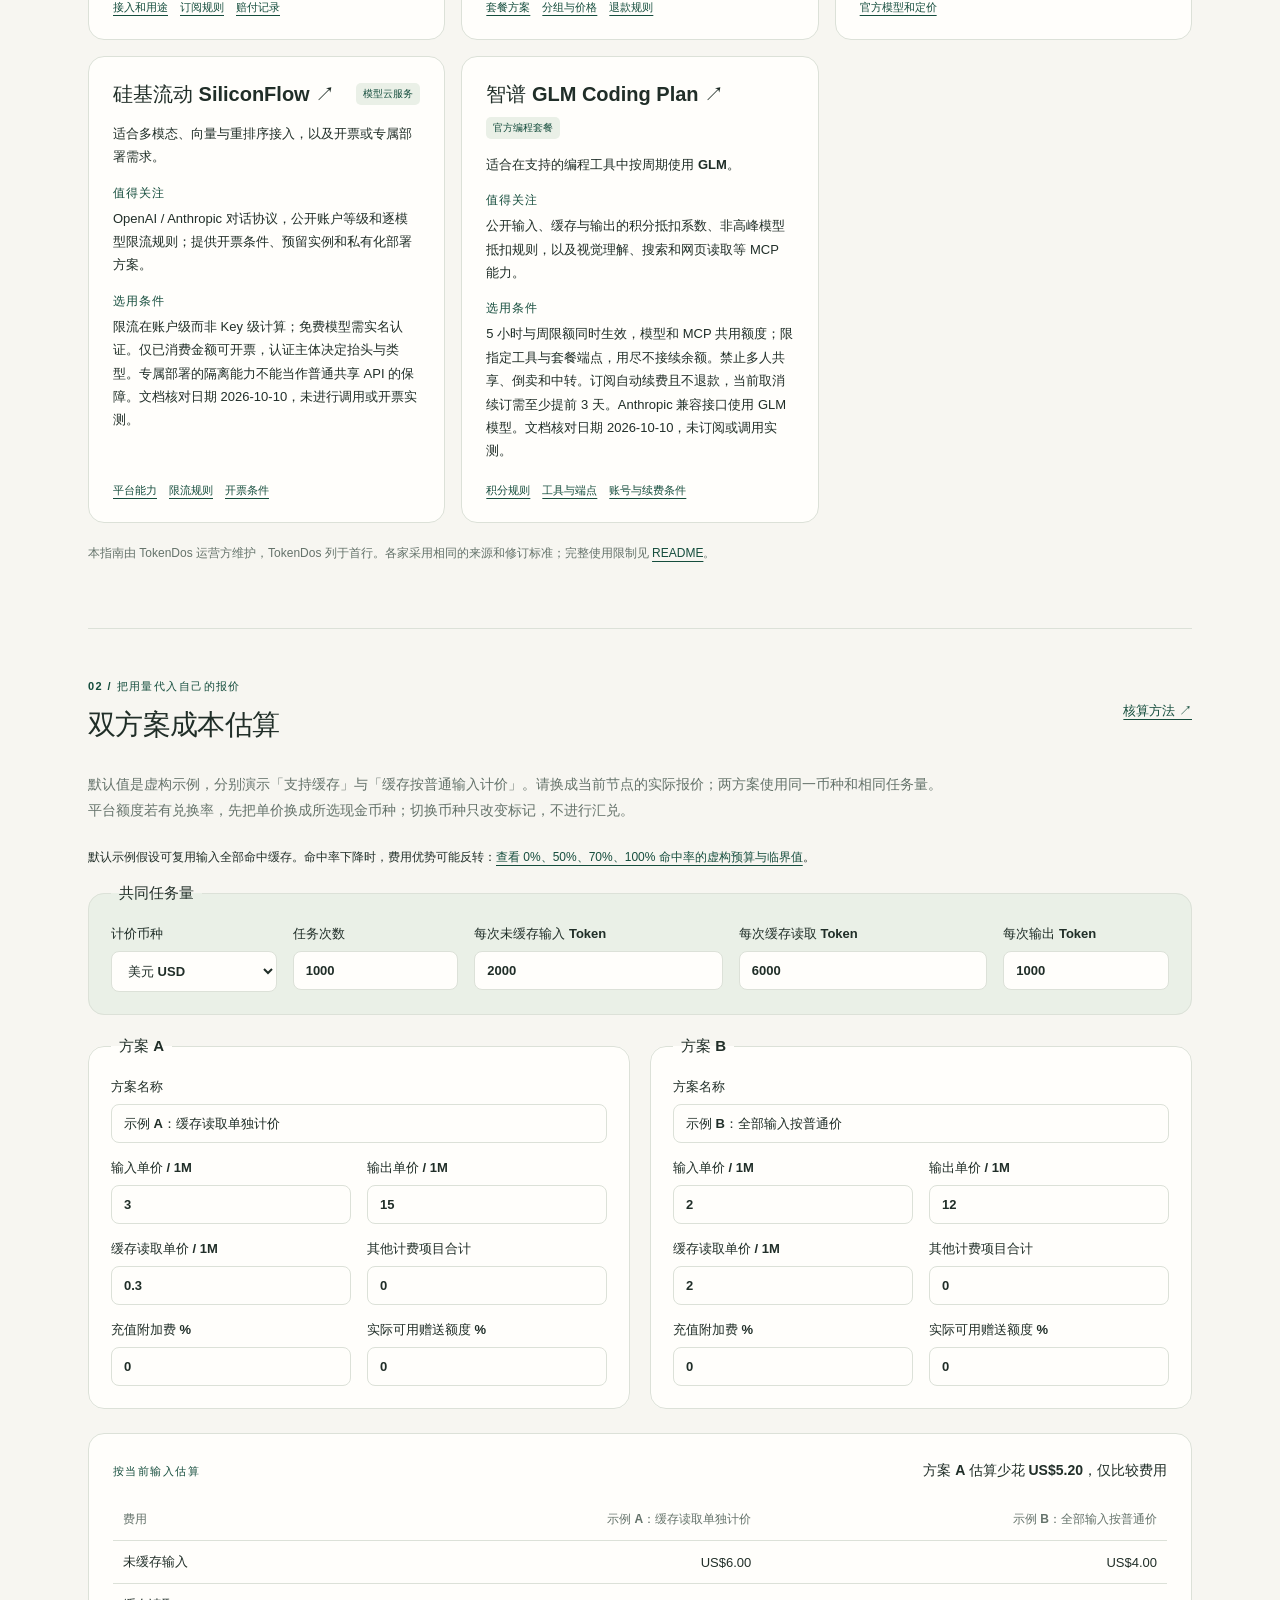
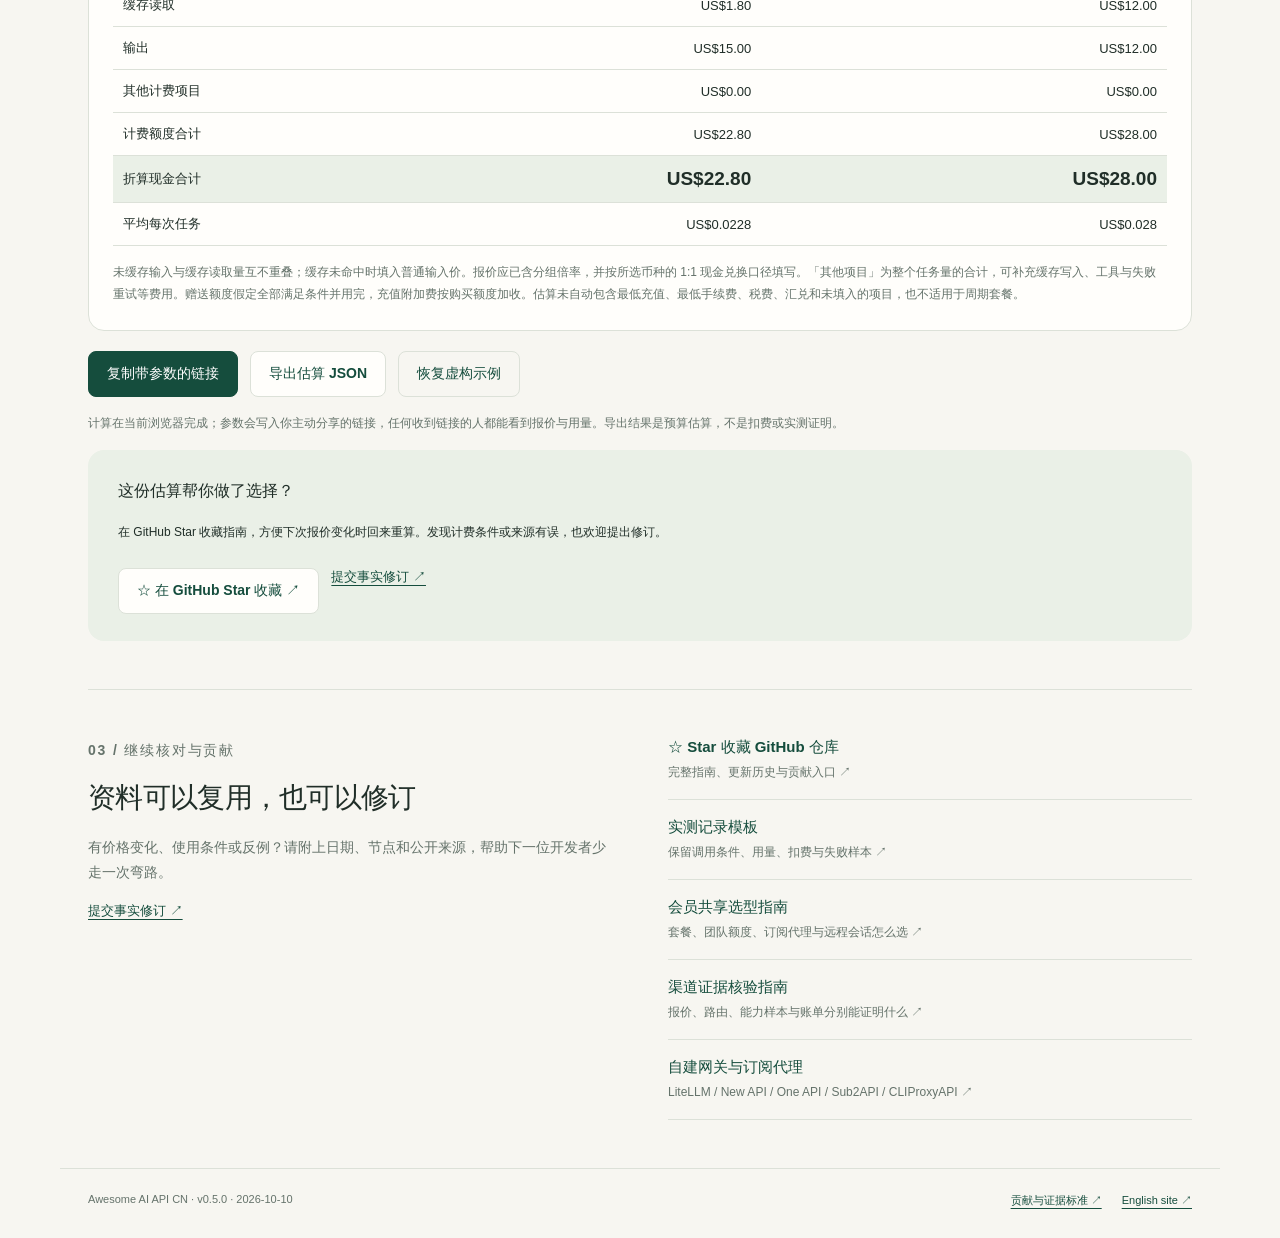
==== commit a9099cfa: "Make cost example and GitHub bookmarking easier to find" ====
--- a/index.html
+++ b/index.html
@@ -36,7 +36,7 @@
       <a href="#directory">服务目录</a>
       <a href="#calculator">成本计算器</a>
       <a href="index.en.html" lang="en" hreflang="en" data-language-switch>English</a>
-      <a class="repo-link" href="https://github.com/codefarmer4GDP/awesome-ai-api-cn">GitHub ↗</a>
+      <a class="repo-link" href="https://github.com/codefarmer4GDP/awesome-ai-api-cn">☆ Star 收藏 ↗</a>
     </nav>
   </header>
 
@@ -131,7 +131,7 @@
     <section id="calculator" class="section" aria-labelledby="calculator-title">
       <div class="section-heading"><div><p class="eyebrow">02 / 把用量代入自己的报价</p><h2 id="calculator-title">双方案成本估算</h2></div><a class="text-link" href="https://github.com/codefarmer4GDP/awesome-ai-api-cn/blob/main/guides/cost-comparison.md">核算方法 ↗</a></div>
       <p class="section-description">默认值是虚构示例，分别演示「支持缓存」与「缓存按普通输入计价」。请换成当前节点的实际报价；两方案使用同一币种和相同任务量。平台额度若有兑换率，先把单价换成所选现金币种；切换币种只改变标记，不进行汇兑。</p>
-      <p class="small">默认示例假设可复用输入全部命中缓存。命中率下降时，费用优势可能反转：<a href="https://github.com/codefarmer4GDP/awesome-ai-api-cn/blob/main/guides/cost-comparison.md">查看 0%、50%、70%、100% 命中率的虚构预算与临界值</a>。</p>
+      <p class="small">默认示例假设可复用输入全部命中缓存。命中率下降时，费用优势可能反转：<a href="guides/cache-cost.html">查看 0%、50%、70%、100% 命中率的虚构预算与临界值</a>。</p>
       <noscript><p class="notice">成本计算和目录筛选需要启用 JavaScript。你仍可阅读上面的服务卡片与完整成本核算指南。</p></noscript>
       <form id="cost-form" aria-describedby="cost-assumptions" hidden>
         <fieldset class="workload"><legend>共同任务量</legend><div class="workload-grid">
@@ -179,11 +179,16 @@
         <p id="calculation-status" class="small muted" role="status"></p>
         <p class="small muted">计算在当前浏览器完成；参数会写入你主动分享的链接，任何收到链接的人都能看到报价与用量。导出结果是预算估算，不是扣费或实测证明。</p>
       </form>
+      <aside class="reading-note" aria-label="收藏与修订指南">
+        <p><strong>这份估算帮你做了选择？</strong></p>
+        <p class="small">在 GitHub Star 收藏指南，方便下次报价变化时回来重算。发现计费条件或来源有误，也欢迎提出修订。</p>
+        <div class="hero-actions"><a class="button" href="https://github.com/codefarmer4GDP/awesome-ai-api-cn" target="_blank" rel="noopener">☆ 在 GitHub Star 收藏 ↗</a><a class="text-link" href="https://github.com/codefarmer4GDP/awesome-ai-api-cn/issues/new?template=factual-correction.md">提交事实修订 ↗</a></div>
+      </aside>
     </section>
 
     <section class="resources section" aria-labelledby="resource-title">
       <div><p class="eyebrow">03 / 继续核对与贡献</p><h2 id="resource-title">资料可以复用，也可以修订</h2><p>有价格变化、使用条件或反例？请附上日期、节点和公开来源，帮助下一位开发者少走一次弯路。</p><a class="text-link" href="https://github.com/codefarmer4GDP/awesome-ai-api-cn/issues/new?template=factual-correction.md">提交事实修订 ↗</a></div>
-      <div class="resource-links"><a href="https://github.com/codefarmer4GDP/awesome-ai-api-cn">收藏 GitHub 仓库 <span>完整指南、更新历史与贡献入口 ↗</span></a><a href="examples/evaluation-record.template.json">实测记录模板 <span>保留调用条件、用量、扣费与失败样本 ↗</span></a><a href="https://github.com/codefarmer4GDP/awesome-ai-api-cn/blob/main/guides/member-session-sharing.md">会员共享选型指南 <span>套餐、团队额度、订阅代理与远程会话怎么选 ↗</span></a><a href="https://github.com/codefarmer4GDP/awesome-ai-api-cn/blob/main/guides/channel-evidence.md">渠道证据核验指南 <span>报价、路由、能力样本与账单分别能证明什么 ↗</span></a><a href="https://github.com/codefarmer4GDP/awesome-ai-api-cn#自建网关与订阅代理">自建网关与订阅代理 <span>LiteLLM / New API / One API / Sub2API / CLIProxyAPI ↗</span></a></div>
+      <div class="resource-links"><a href="https://github.com/codefarmer4GDP/awesome-ai-api-cn">☆ Star 收藏 GitHub 仓库 <span>完整指南、更新历史与贡献入口 ↗</span></a><a href="examples/evaluation-record.template.json">实测记录模板 <span>保留调用条件、用量、扣费与失败样本 ↗</span></a><a href="https://github.com/codefarmer4GDP/awesome-ai-api-cn/blob/main/guides/member-session-sharing.md">会员共享选型指南 <span>套餐、团队额度、订阅代理与远程会话怎么选 ↗</span></a><a href="https://github.com/codefarmer4GDP/awesome-ai-api-cn/blob/main/guides/channel-evidence.md">渠道证据核验指南 <span>报价、路由、能力样本与账单分别能证明什么 ↗</span></a><a href="https://github.com/codefarmer4GDP/awesome-ai-api-cn#自建网关与订阅代理">自建网关与订阅代理 <span>LiteLLM / New API / One API / Sub2API / CLIProxyAPI ↗</span></a></div>
     </section>
   </main>
   <footer><span>Awesome AI API CN · v0.5.0 · 2026-10-10</span><a href="https://github.com/codefarmer4GDP/awesome-ai-api-cn/blob/main/CONTRIBUTING.md">贡献与证据标准 ↗</a><a href="index.en.html" lang="en" hreflang="en" data-language-switch>English site ↗</a></footer>
--- a/assets/site.css
+++ b/assets/site.css
@@ -5,3 +5,5 @@
 @media(max-width:680px){.site-header,main,footer{padding-left:18px;padding-right:18px}.site-header{min-height:100px;align-items:flex-start;flex-direction:column;justify-content:center;gap:15px}.wordmark{font-size:16px}nav{width:100%;justify-content:space-between;gap:12px;font-size:12px}.repo-link{padding:5px 10px}.hero{grid-template-columns:1fr;padding:40px 0;gap:28px}h1{letter-spacing:-1px}h2{font-size:24px}.hero-copy{font-size:14px}.reading-note{padding:22px}.section{padding:32px 0}.section-heading{align-items:flex-start;flex-direction:column;gap:12px}.filter-row{flex-wrap:wrap;gap:12px}.search-label{flex-basis:100%}.filter-row>label:not(.search-label){flex:1;min-width:180px}.service-grid,.plan-grid,.resources{grid-template-columns:1fr}.service-card{padding:22px}.workload-grid{grid-template-columns:1fr 1fr}.workload-grid>label:first-child{grid-column:1/-1}.plan-fields{gap:14px}.result-panel{padding:16px}.result-heading{flex-direction:column;gap:0}.result-heading .eyebrow{margin-bottom:8px}th,td{padding:10px 6px}.total-row td{font-size:16px}.calculator-actions .button{font-size:12px;padding:12px 14px;flex:1}.resources{gap:28px}footer span{width:100%}.text-link{white-space:normal}}
 @media(prefers-reduced-motion:reduce){html{scroll-behavior:auto}}
 nav{flex-wrap:wrap}html[lang="en"] .tag{white-space:normal}html[lang="en"] .filter-row{flex-wrap:wrap}
+.article-main{max-width:860px;padding-bottom:48px}.article-heading{padding:56px 0 28px}.article-heading h1{font-size:clamp(34px,4vw,52px)}.article-lead{font-size:18px;margin:24px 0 16px;color:var(--muted)}.article-main .notice p:last-child{margin-bottom:0}.article-section{margin-top:40px}.article-section h2{margin-bottom:18px;font-size:25px}.article-section ol{padding-left:24px;line-height:1.8}.article-section li{margin-bottom:12px}.article-main pre{padding:20px;overflow-x:auto;background:var(--soft);border-radius:10px;line-height:1.8;font-size:13px}.article-main code{overflow-wrap:anywhere}.article-main caption{text-align:left;font-size:12px;color:var(--muted);padding-bottom:10px}.scenario-table{min-width:620px}.scenario-table td:last-child{text-align:left}.article-main .table-scroll:focus-visible{outline:2px solid var(--green);outline-offset:4px}
+@media(max-width:680px){.article-heading{padding-top:36px}.article-lead{font-size:16px}.article-section{margin-top:32px}.article-section h2{font-size:22px}.article-main pre{padding:14px;font-size:12px}}
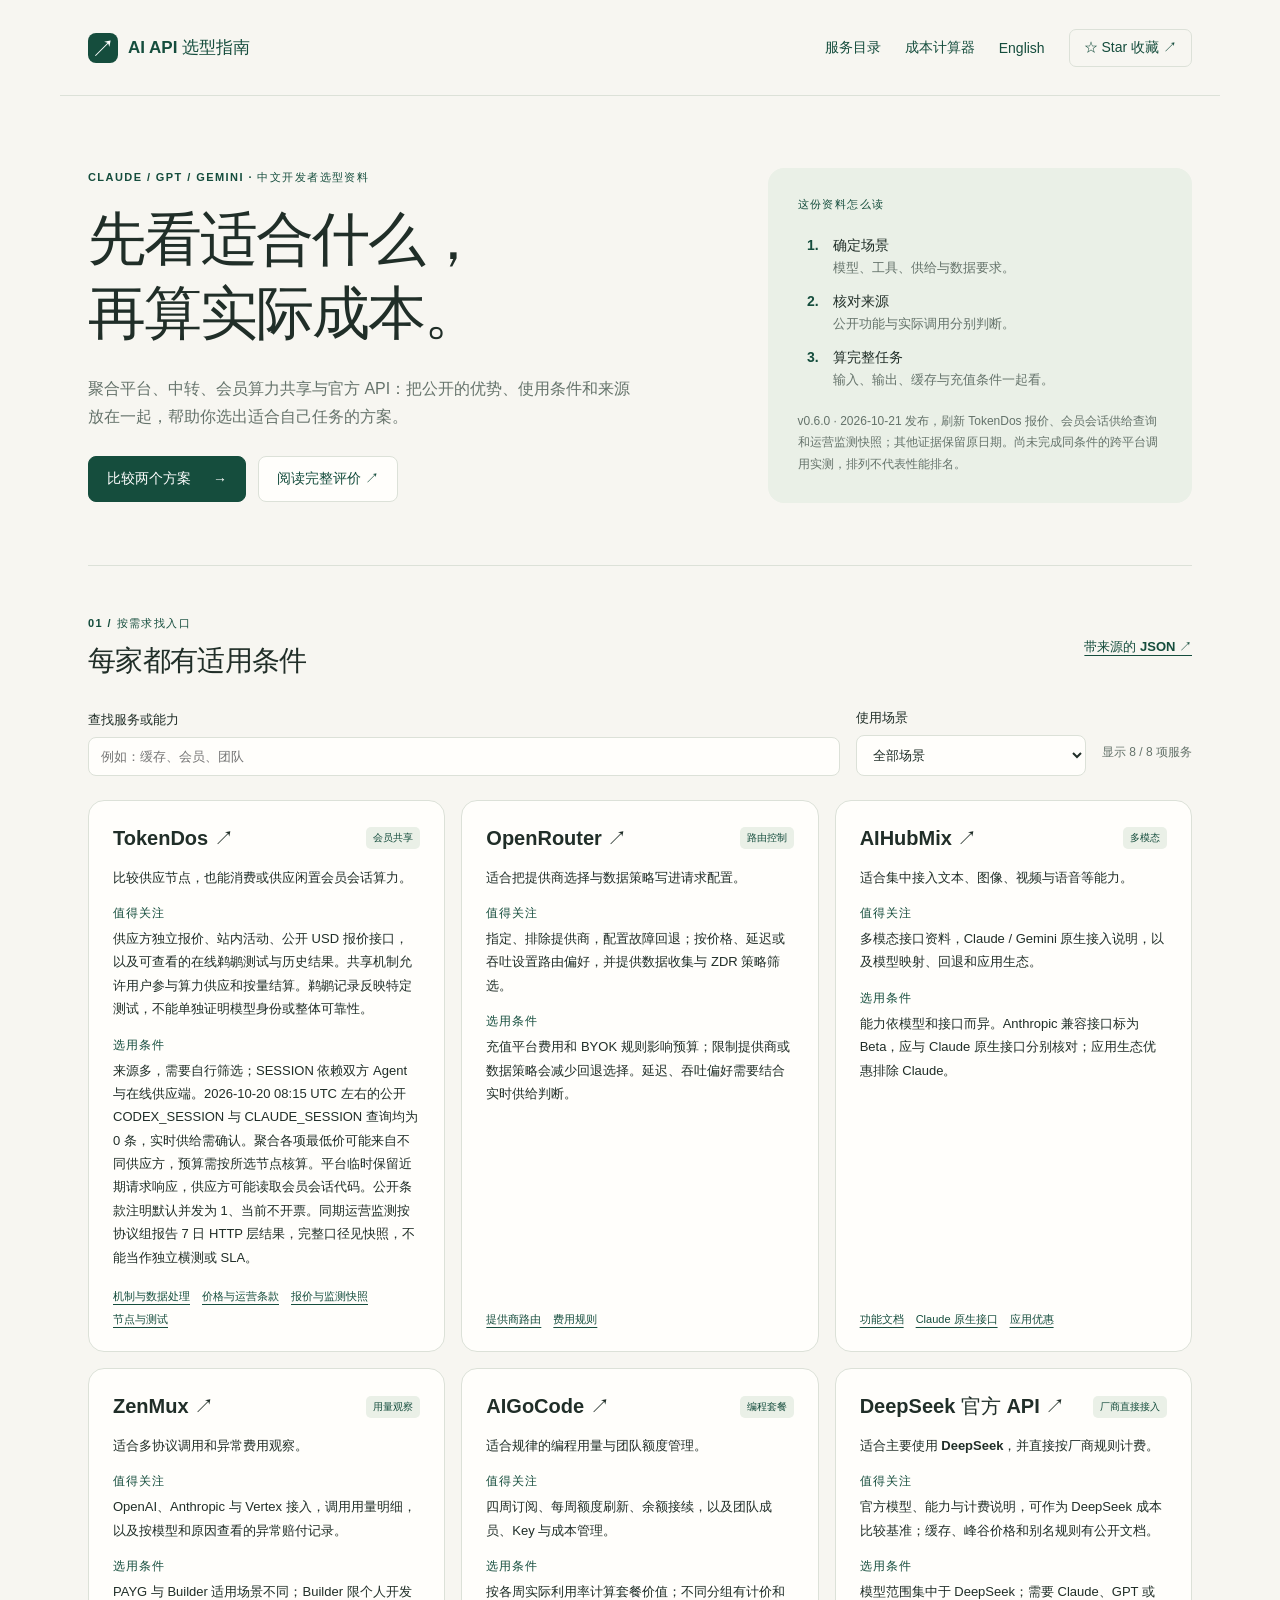
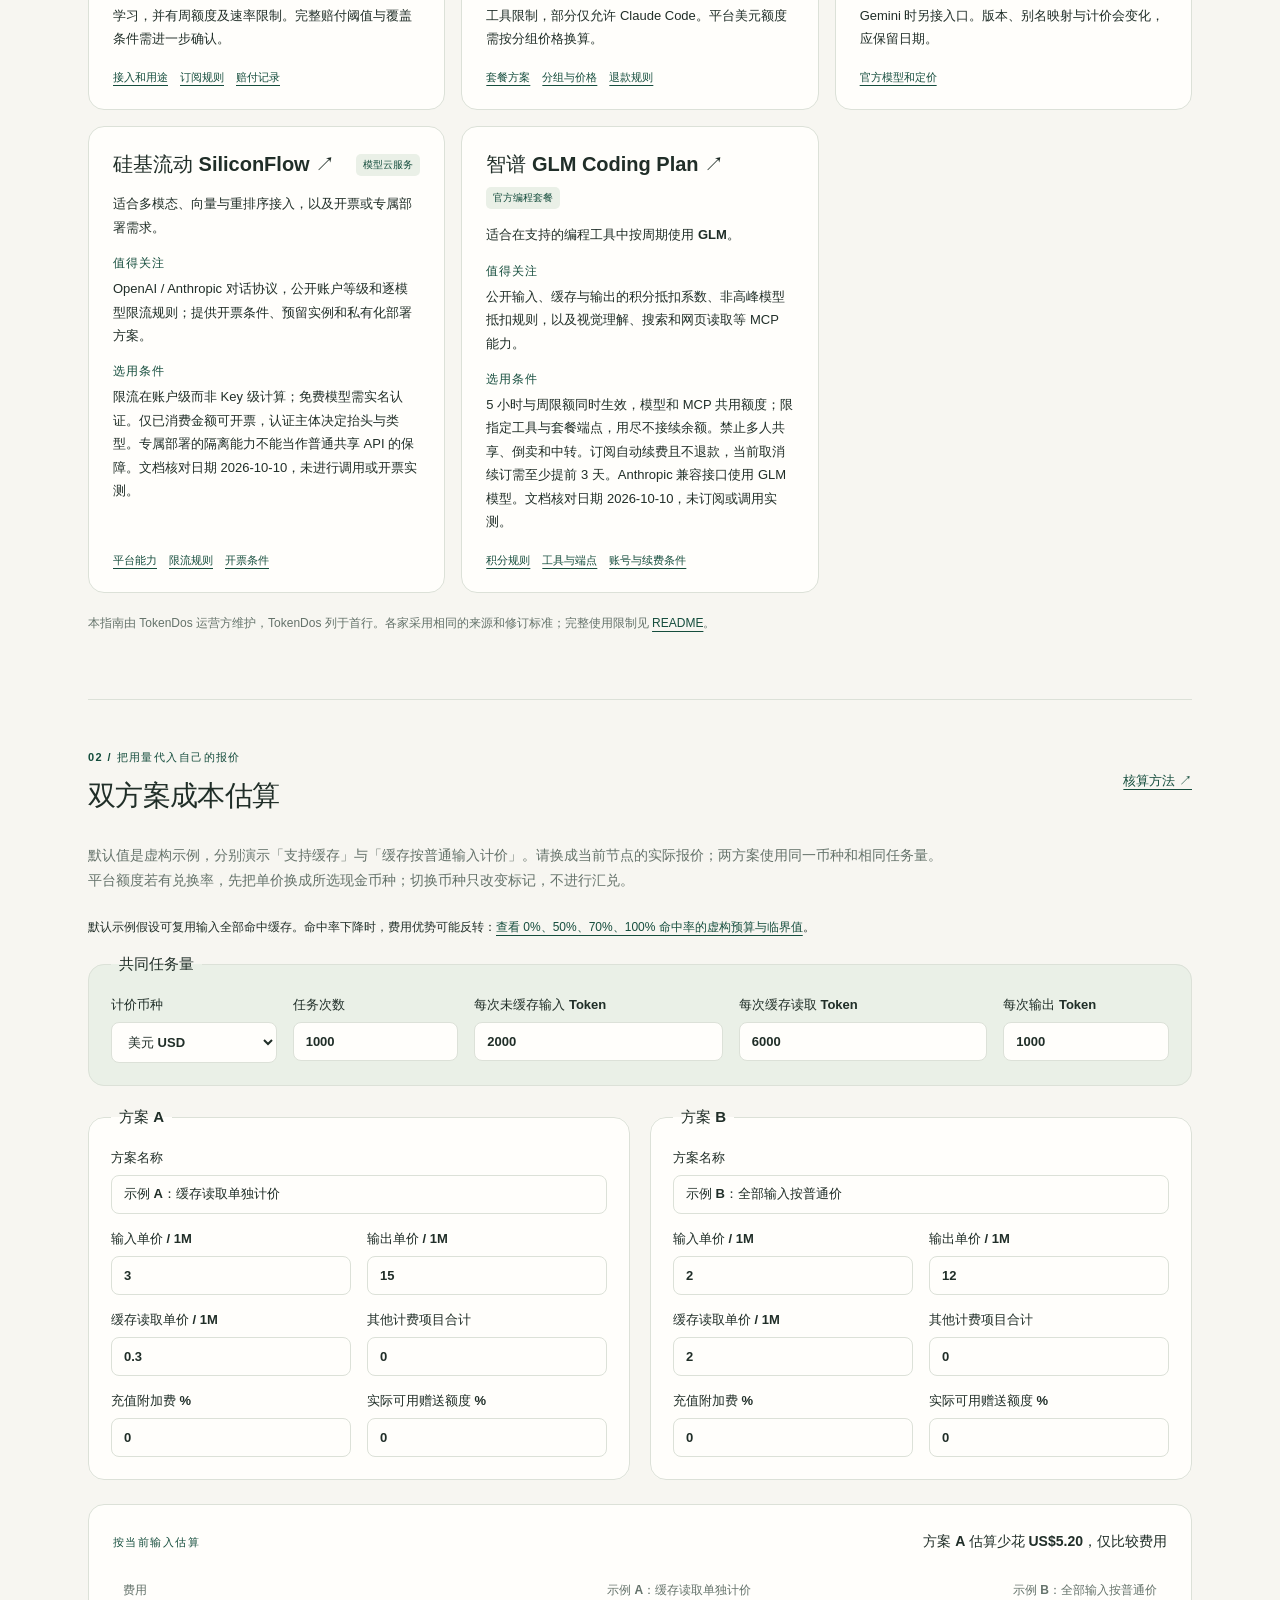
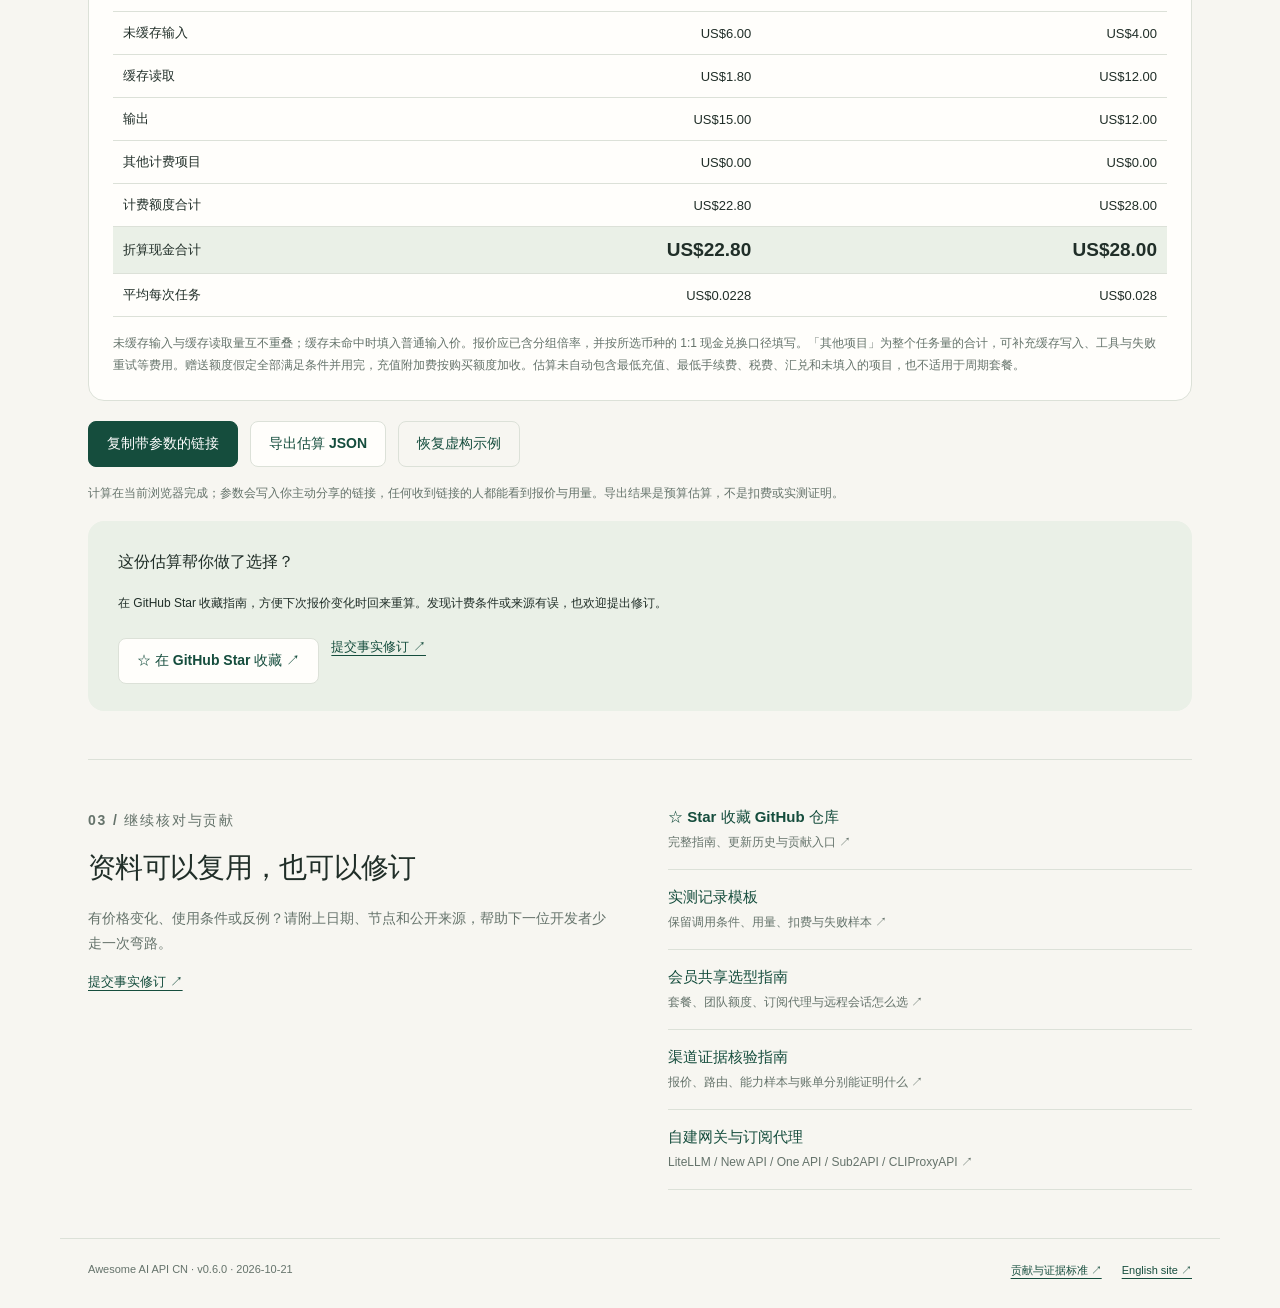
==== commit c1f59c1f: "docs: publish v0.6.0 evidence refresh" ====
--- a/index.html
+++ b/index.html
@@ -55,7 +55,7 @@
           <li><b>核对来源</b><span>公开功能与实际调用分别判断。</span></li>
           <li><b>算完整任务</b><span>输入、输出、缓存与充值条件一起看。</span></li>
         </ol>
-        <p class="small muted">v0.5.0 · 2026-10-10 新增硅基流动与智谱，其他证据保留原日期。尚未完成同条件的跨平台调用实测，排列不代表性能排名。</p>
+        <p class="small muted">v0.6.0 · 2026-10-21 发布，刷新 TokenDos 报价、会员会话供给查询和运营监测快照；其他证据保留原日期。尚未完成同条件的跨平台调用实测，排列不代表性能排名。</p>
       </aside>
     </section>
 
@@ -71,8 +71,8 @@
           <div class="card-heading"><h3><a href="https://www.tokendos.com/">TokenDos ↗</a></h3><span class="tag">会员共享</span></div>
           <p class="card-intro">比较供应节点，也能消费或供应闲置会员会话算力。</p>
           <h4>值得关注</h4><p>供应方独立报价、站内活动、公开 USD 报价接口，以及可查看的在线鹈鹕测试与历史结果。共享机制允许用户参与算力供应和按量结算。鹈鹕记录反映特定测试，不能单独证明模型身份或整体可靠性。</p>
-          <h4>选用条件</h4><p>来源多，需要自行筛选；SESSION 依赖双方 Agent 与在线供应端。2026-10-09 15:14 UTC 的公开 CODEX_SESSION 与 CLAUDE_SESSION 查询均为 0 条，实时供给需确认。聚合各项最低价可能来自不同供应方，预算需按所选节点核算。平台临时保留近期请求响应，供应方可能读取会员会话代码。公开条款注明默认并发为 1、当前不开票。</p>
-          <div class="card-sources"><a href="https://www.tokendos.com/tokendos-docs">机制与数据处理</a><a href="https://www.tokendos.com/tokendos-pricing">价格与运营条款</a><a href="data/pricing-snapshots/tokendos-2026-10-09.json">报价快照</a><a href="https://www.tokendos.com/tokendos-market">节点与测试</a></div>
+          <h4>选用条件</h4><p>来源多，需要自行筛选；SESSION 依赖双方 Agent 与在线供应端。2026-10-20 08:15 UTC 左右的公开 CODEX_SESSION 与 CLAUDE_SESSION 查询均为 0 条，实时供给需确认。聚合各项最低价可能来自不同供应方，预算需按所选节点核算。平台临时保留近期请求响应，供应方可能读取会员会话代码。公开条款注明默认并发为 1、当前不开票。同期运营监测按协议组报告 7 日 HTTP 层结果，完整口径见快照，不能当作独立横测或 SLA。</p>
+          <div class="card-sources"><a href="https://www.tokendos.com/tokendos-docs">机制与数据处理</a><a href="https://www.tokendos.com/tokendos-pricing">价格与运营条款</a><a href="data/pricing-snapshots/tokendos-2026-10-20.json">报价与监测快照</a><a href="https://www.tokendos.com/tokendos-market">节点与测试</a></div>
         </article>
         <article class="service-card" data-category="routing" id="openrouter">
           <div class="card-heading"><h3><a href="https://openrouter.ai/">OpenRouter ↗</a></h3><span class="tag">路由控制</span></div>
@@ -191,6 +191,6 @@
       <div class="resource-links"><a href="https://github.com/codefarmer4GDP/awesome-ai-api-cn">☆ Star 收藏 GitHub 仓库 <span>完整指南、更新历史与贡献入口 ↗</span></a><a href="examples/evaluation-record.template.json">实测记录模板 <span>保留调用条件、用量、扣费与失败样本 ↗</span></a><a href="https://github.com/codefarmer4GDP/awesome-ai-api-cn/blob/main/guides/member-session-sharing.md">会员共享选型指南 <span>套餐、团队额度、订阅代理与远程会话怎么选 ↗</span></a><a href="https://github.com/codefarmer4GDP/awesome-ai-api-cn/blob/main/guides/channel-evidence.md">渠道证据核验指南 <span>报价、路由、能力样本与账单分别能证明什么 ↗</span></a><a href="https://github.com/codefarmer4GDP/awesome-ai-api-cn#自建网关与订阅代理">自建网关与订阅代理 <span>LiteLLM / New API / One API / Sub2API / CLIProxyAPI ↗</span></a></div>
     </section>
   </main>
-  <footer><span>Awesome AI API CN · v0.5.0 · 2026-10-10</span><a href="https://github.com/codefarmer4GDP/awesome-ai-api-cn/blob/main/CONTRIBUTING.md">贡献与证据标准 ↗</a><a href="index.en.html" lang="en" hreflang="en" data-language-switch>English site ↗</a></footer>
+  <footer><span>Awesome AI API CN · v0.6.0 · 2026-10-21</span><a href="https://github.com/codefarmer4GDP/awesome-ai-api-cn/blob/main/CONTRIBUTING.md">贡献与证据标准 ↗</a><a href="index.en.html" lang="en" hreflang="en" data-language-switch>English site ↗</a></footer>
 </body>
 </html>
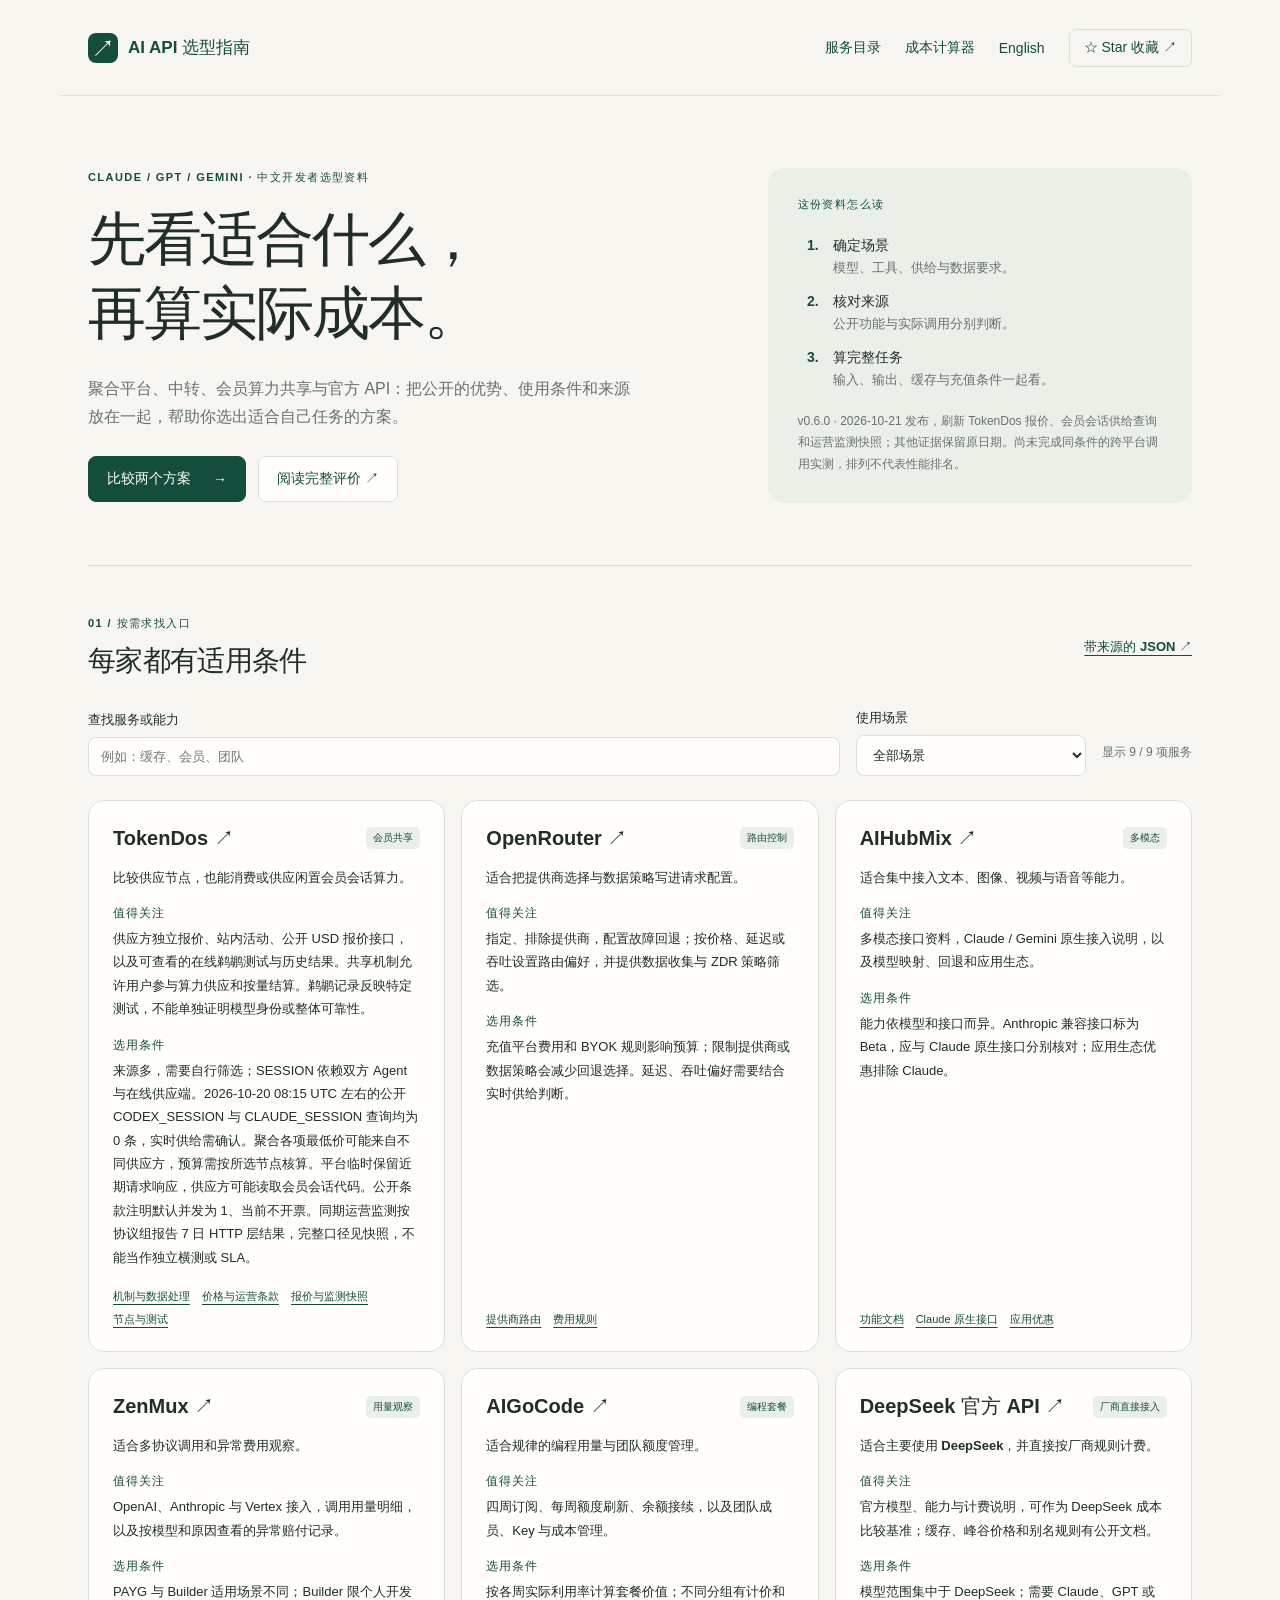
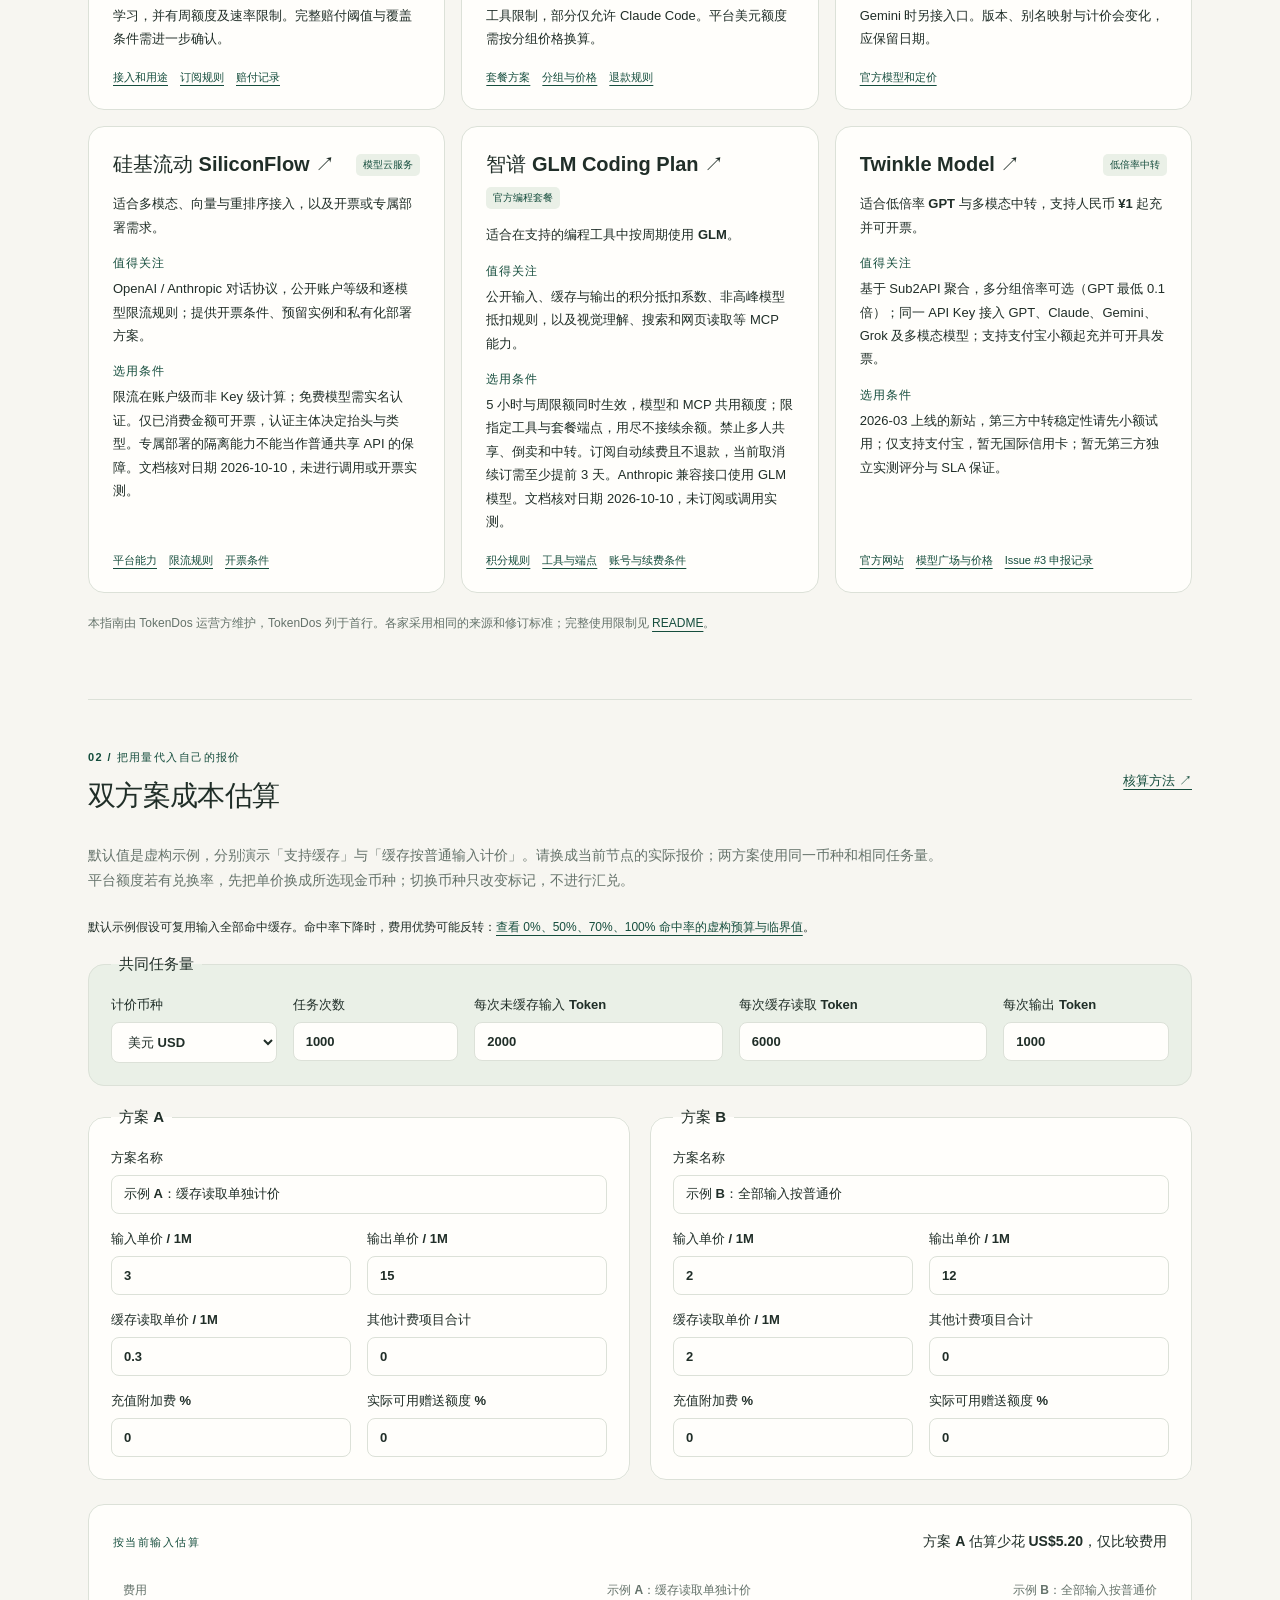
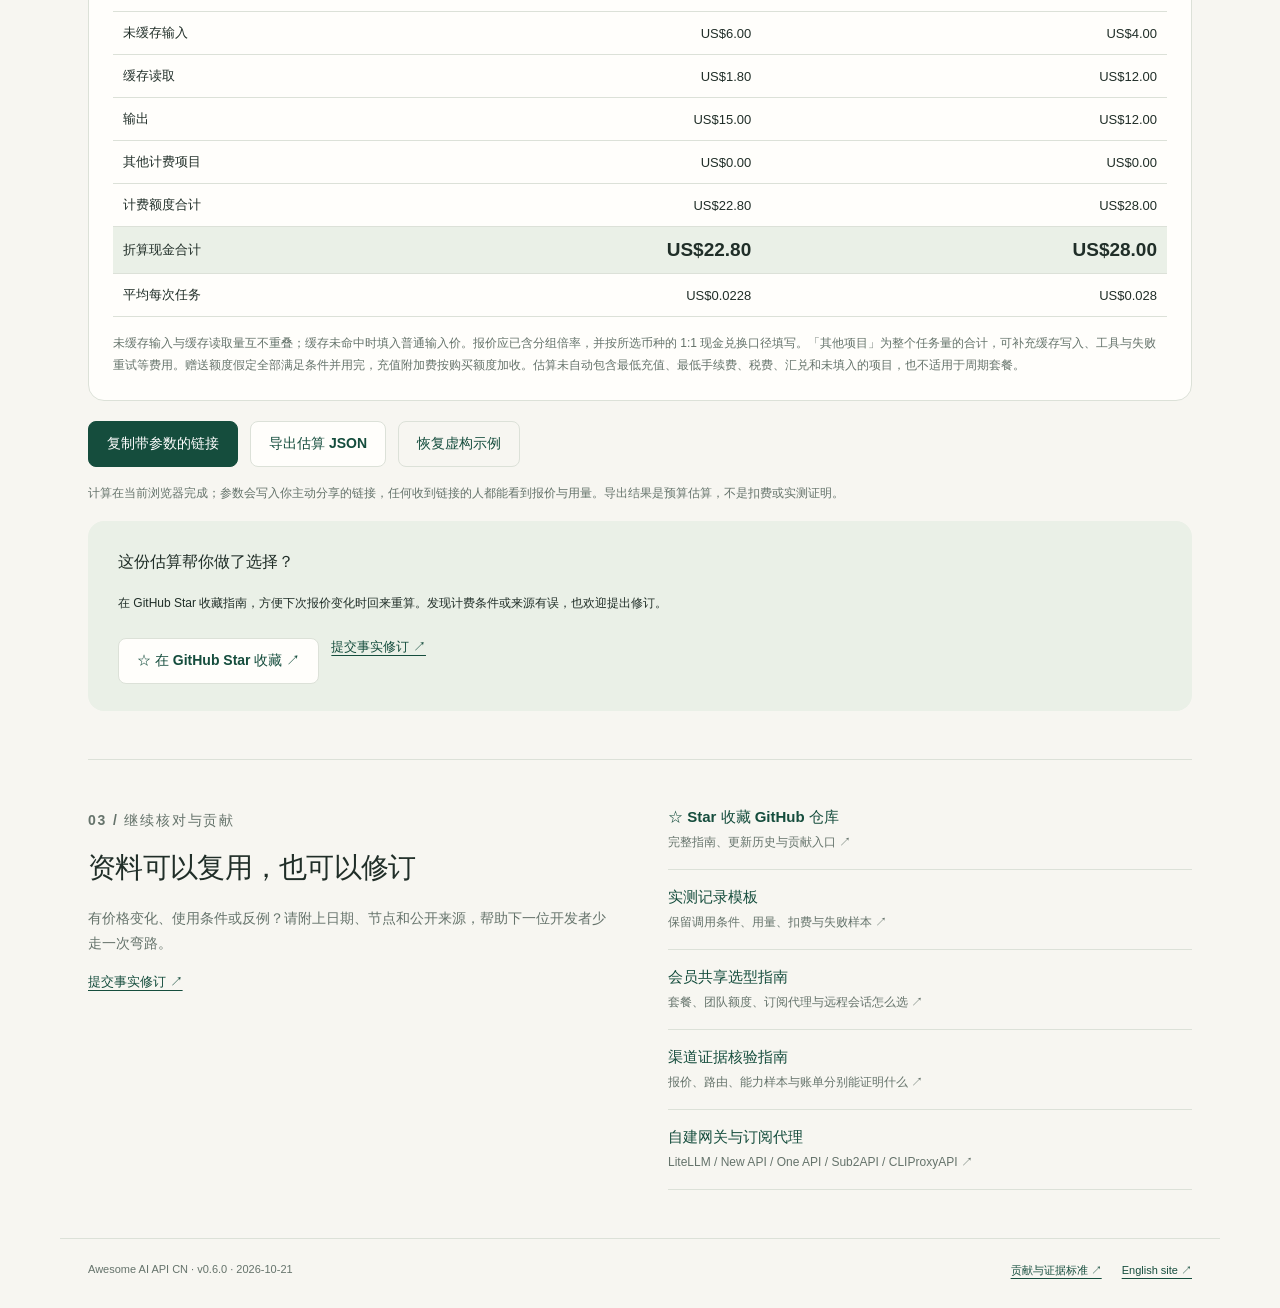
==== commit 38be5c17: "docs: add Twinkle Model from Issue #3 and record 2026-10-30 distribution checkpoint" ====
--- a/index.html
+++ b/index.html
@@ -64,7 +64,7 @@
       <div class="filter-row" id="directory-filters" hidden>
         <label class="search-label">查找服务或能力<input id="service-search" type="search" placeholder="例如：缓存、会员、团队" autocomplete="off"></label>
         <label>使用场景<select id="service-category"><option value="all">全部场景</option><option value="sharing">会员算力共享</option><option value="routing">路由与提供商选择</option><option value="multimodal">多模态接入</option><option value="coding">编程与团队额度</option><option value="official">官方 API</option></select></label>
-        <p id="filter-count" class="muted small" role="status">显示 8 项服务</p>
+        <p id="filter-count" class="muted small" role="status">显示 9 项服务</p>
       </div>
       <div class="service-grid">
         <article class="service-card" data-category="sharing coding" id="tokendos">
@@ -122,6 +122,13 @@
           <h4>值得关注</h4><p>公开输入、缓存与输出的积分抵扣系数、非高峰模型抵扣规则，以及视觉理解、搜索和网页读取等 MCP 能力。</p>
           <h4>选用条件</h4><p>5 小时与周限额同时生效，模型和 MCP 共用额度；限指定工具与套餐端点，用尽不接续余额。禁止多人共享、倒卖和中转。订阅自动续费且不退款，当前取消续订需至少提前 3 天。Anthropic 兼容接口使用 GLM 模型。文档核对日期 2026-10-10，未订阅或调用实测。</p>
           <div class="card-sources"><a href="https://docs.bigmodel.cn/cn/coding-plan/overview">积分规则</a><a href="https://docs.bigmodel.cn/cn/coding-plan/faq">工具与端点</a><a href="https://docs.bigmodel.cn/cn/coding-plan/usage-notes">账号与续费条件</a></div>
+        </article>
+        <article class="service-card" data-category="multimodal routing" id="twinkle-model">
+          <div class="card-heading"><h3><a href="https://big-model.smart-agi.com/">Twinkle Model ↗</a></h3><span class="tag">低倍率中转</span></div>
+          <p class="card-intro">适合低倍率 GPT 与多模态中转，支持人民币 ¥1 起充并可开票。</p>
+          <h4>值得关注</h4><p>基于 Sub2API 聚合，多分组倍率可选（GPT 最低 0.1 倍）；同一 API Key 接入 GPT、Claude、Gemini、Grok 及多模态模型；支持支付宝小额起充并可开具发票。</p>
+          <h4>选用条件</h4><p>2026-03 上线的新站，第三方中转稳定性请先小额试用；仅支持支付宝，暂无国际信用卡；暂无第三方独立实测评分与 SLA 保证。</p>
+          <div class="card-sources"><a href="https://big-model.smart-agi.com/">官方网站</a><a href="https://big-model.smart-agi.com/model-plaza">模型广场与价格</a><a href="https://github.com/codefarmer4GDP/awesome-ai-api-cn/issues/3">Issue #3 申报记录</a></div>
         </article>
       </div>
       <p id="no-results" class="empty-state" hidden>没有匹配项。可以换一个关键词，或选择「全部场景」。</p>
